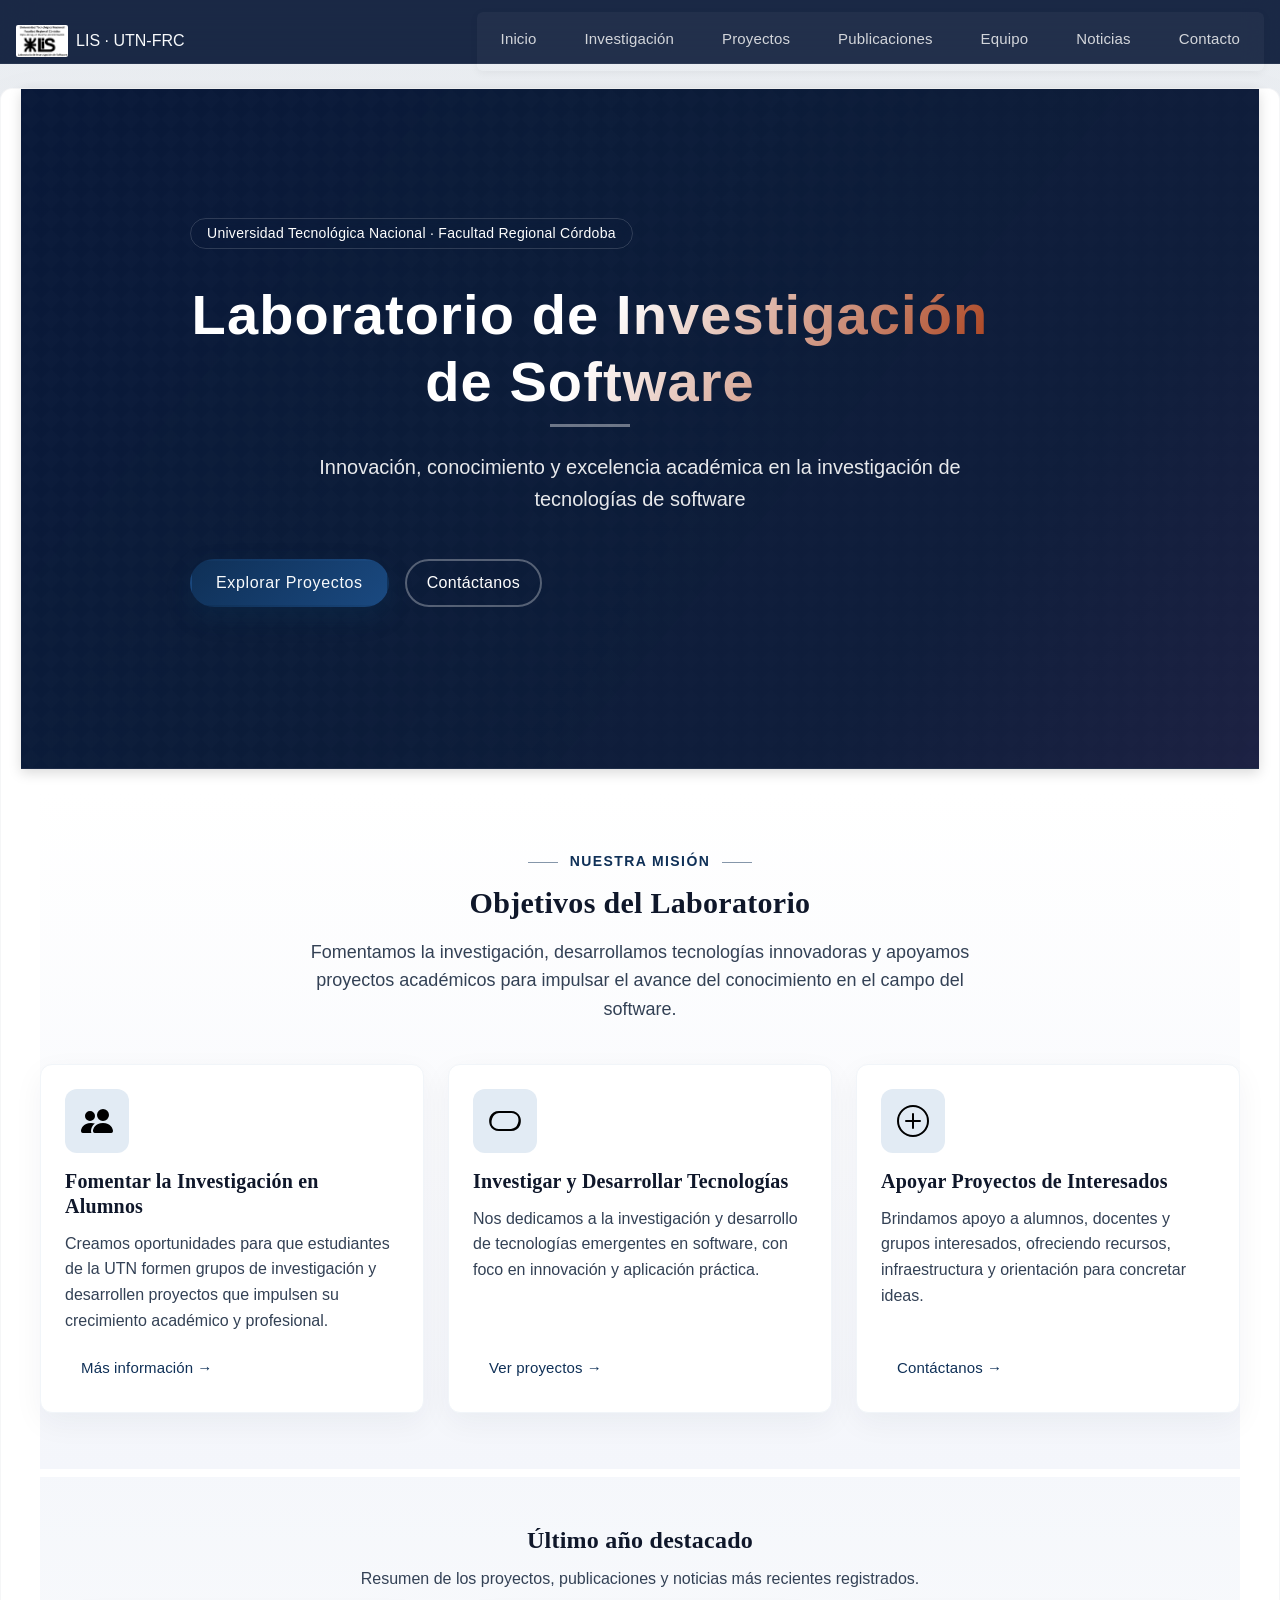
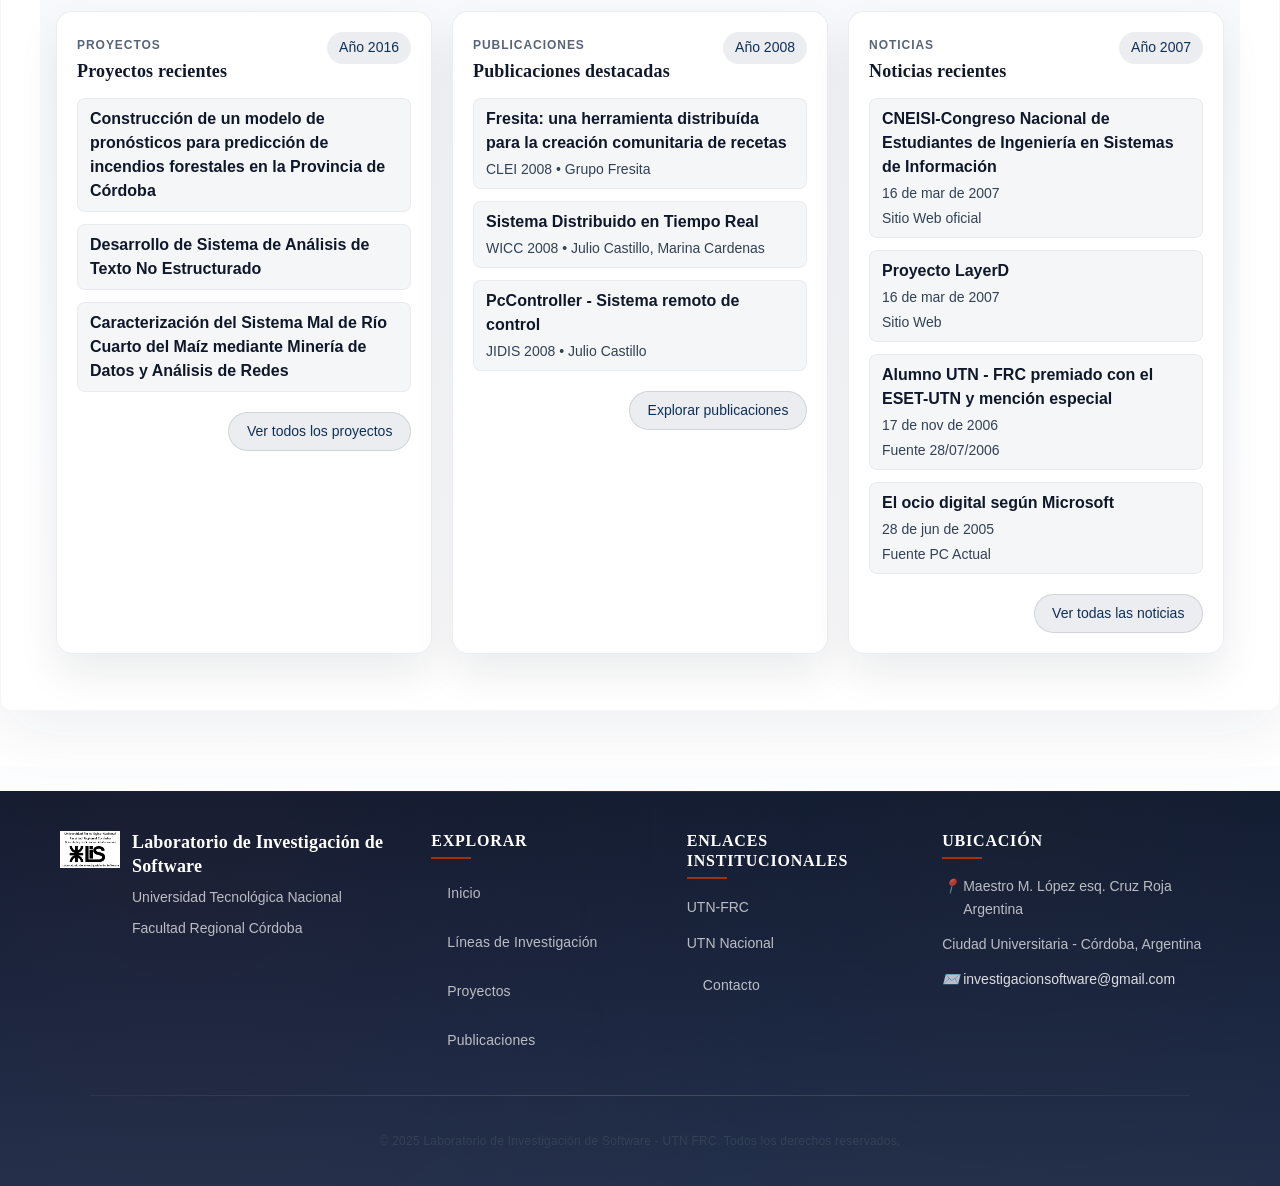
==== template.html @ e6a00227 "Initial commit: LIS home page draft + GitHub Pages deploy workflow - SPA estática (hash routing) con" ====
<!DOCTYPE html>
<html lang="es">
<head>
  <meta charset="utf-8">
  <meta name="viewport" content="width=device-width, initial-scale=1">
  <title id="page-title">LIS - UTN-FRC – Laboratorio de Investigación de Software</title>

  <!-- Basic SEO -->
  <meta name="description" content="Sitio del Laboratorio de Investigación de Software (LIS) de la UTN-FRC. Investigación aplicada, proyectos y publicaciones.">
  <meta name="keywords" content="investigación, software, UTN, FRC, proyectos, publicaciones">
  <meta name="theme-color" content="#0b2b50">

  <!-- Content Security Policy to mitigate XSS -->
  <meta http-equiv="Content-Security-Policy" content="default-src 'self'; script-src 'self'; style-src 'self' 'unsafe-inline'; img-src 'self' data: https:; font-src 'self' https:; connect-src 'self' https:;">

  <!-- CSS -->
  <link rel="stylesheet" href="./css/base.css">
  <link rel="stylesheet" href="./css/layout.css">
  <link rel="stylesheet" href="./css/components.css">
  <link rel="stylesheet" href="./css/pages.css">
  <link rel="stylesheet" href="./css/utilities.css">


  <link rel="icon" href="./favicon.ico" sizes="any">
</head>
<body>
    <noscript>
        <div style="padding:1rem;margin:0;background:#fffbdd;border-bottom:1px solid #f2e085;text-align:center">
        Para una mejor experiencia, habilitá JavaScript. El sitio utiliza navegación SPA.
        </div>
    </noscript>

    <!-- Header with navigation -->
    <header class="header" role="navigation" aria-label="Menú principal">
        <nav class="nav">
            <a class="nav-logo" href="#home" data-page="home">
                <img src="./img/logos/utn-logo.png" alt="Logotipo UTN" width="48" height="48">
                <span>LIS · UTN-FRC</span>
            </a>
            <button class="mobile-menu-toggle" id="mobile-menu-toggle" type="button" aria-label="Mostrar u ocultar menú" aria-expanded="false" aria-controls="primary-navigation">
                <span></span>
                <span></span>
                <span></span>
            </button>
            <div class="nav-menu-wrapper" id="primary-navigation">
                <ul class="nav-menu" aria-hidden="false">
                    <li><a href="#home" class="nav-link" data-page="home">Inicio</a></li>
                    <li><a href="#investigacion" class="nav-link" data-page="investigacion">Investigación</a></li>
                    <li><a href="#proyectos" class="nav-link" data-page="proyectos">Proyectos</a></li>
                    <li><a href="#publicaciones" class="nav-link" data-page="publicaciones">Publicaciones</a></li>
                    <li><a href="#equipo" class="nav-link" data-page="equipo">Equipo</a></li>
                    <li><a href="#noticias" class="nav-link" data-page="noticias">Noticias</a></li>
                    <li><a href="#contactos" class="nav-link" data-page="contactos">Contacto</a></li>
                </ul>
            </div>
        </nav>
    </header>

    <!-- Main content area -->
    <main id="main-content">
        <!-- Content will be loaded dynamically here -->
        <div id="content-container">
            <!-- Loading indicator -->
            <div id="loading" class="loading">
                <div class="loading-spinner"></div>
                <p>Cargando...</p>
            </div>
        </div>
    </main>

    <!-- Footer -->
    <footer class="footer">
        <div class="container">
            <div class="footer-content">
                <div class="footer-section footer-institutional">
                    <img src="./img/logos/utn-logo.png" alt="Logo UTN" class="footer-logo" width="64" height="64">
                    <div class="institution-info">
                        <h3>Laboratorio de Investigación de Software</h3>
                        <p>Universidad Tecnológica Nacional</p>
                        <p>Facultad Regional Córdoba</p>
                    </div>
                </div>
                
                <div class="footer-section">
                    <h4 class="footer-heading">Explorar</h4>
                    <ul class="footer-links">
                        <li><a href="#home" class="nav-link" data-page="home">Inicio</a></li>
                        <li><a href="#investigacion" class="nav-link" data-page="investigacion">Líneas de Investigación</a></li>
                        <li><a href="#proyectos" class="nav-link" data-page="proyectos">Proyectos</a></li>
                        <li><a href="#publicaciones" class="nav-link" data-page="publicaciones">Publicaciones</a></li>
                    </ul>
                </div>
                
                <div class="footer-section">
                    <h4 class="footer-heading">Enlaces Institucionales</h4>
                    <ul class="footer-links">
                        <li><a href="https://www.frc.utn.edu.ar" target="_blank" rel="noopener noreferrer">UTN-FRC</a></li>
                        <li><a href="https://www.utn.edu.ar" target="_blank" rel="noopener noreferrer">UTN Nacional</a></li>
                        <li><a href="#contactos" class="nav-link" data-page="contactos">Contacto</a></li>
                    </ul>
                </div>
                
                <div class="footer-section footer-contact">
                    <h4 class="footer-heading">Ubicación</h4>
                    <address>
                        <p><i class="location-icon"></i> Maestro M. López esq. Cruz Roja Argentina</p>
                        <p>Ciudad Universitaria - Córdoba, Argentina</p>
                        <p><i class="email-icon"></i> <a href="mailto:investigacionsoftware@gmail.com">investigacionsoftware@gmail.com</a></p>
                    </address>
                </div>
            </div>
            
            <div class="footer-separator"></div>
            
            <div class="footer-bottom">
                <p>&copy; 2025 Laboratorio de Investigación de Software - UTN FRC. Todos los derechos reservados.</p>
            </div>
        </div>
    </footer>

  <!-- Scripts (con defer para no bloquear el render) -->

  <script src="./js/main.js" defer></script>
  <script src="./js/router.js" defer></script>

  <!-- Components / light initialization -->
  <script src="./js/components/lazy-load.js" defer></script>
  <script src="./js/components/init.js" defer></script>

  <!-- Page modules (used by the router) -->
  <script src="./js/modules/home-module.js" defer></script>
  <script src="./js/modules/team-module.js" defer></script>
  <script src="./js/modules/news-module.js" defer></script>
  <script src="./js/modules/publications-module.js" defer></script>
  <script src="./js/modules/research-module.js" defer></script>
</body>
</html>
---- css/base.css ----
/* ============================================
    LIS - Base Styles (base.css)
    Fundamental CSS rules including resets, typography, colors, and global utilities
    ============================================ */

/* CSS Custom Properties (Variables) */
:root {
    --primary-color: #0F3057;
    --primary-hover: #1A4980;
    --primary-light: #E2EBF4;
    --color-primary-600: #082542;
    --secondary-color: #4F3222;
    --secondary-hover: #6A4633;
    --accent-color: #A3320B;
    --accent-hover: #BD3D11;

    /* Status Colors */
    --success-color: #15803D;
    --success-light: #DCFCE7;
    --warning-color: #B45309;
    --warning-light: #FEF3C7;
    --danger-color: #B91C1C;
    --danger-light: #FEE2E2;
    --info-color: #0EA5E9;
    --info-light: #E0F2FE;

    /* Neutral Colors */
    --neutral-50: #F8FAFC;
    --neutral-100: #F1F5F9;
    --neutral-200: #E2E8F0;
    --neutral-300: #CBD5E1;
    --neutral-400: #94A3B8;
    --neutral-500: #64748B;
    --neutral-600: #475569;
    --neutral-700: #334155;
    --neutral-800: #1E293B;
    --neutral-900: #0F172A;
    --neutral-950: #0B1120;

    /* Text Colors */
    --text-primary: var(--neutral-900);
    --text-secondary: var(--neutral-700);
    --text-muted: var(--neutral-500);
    --text-light: var(--neutral-100);
    --text-inverse: var(--neutral-50);

    /* Background Colors */
    --bg-white: #FFFFFF;
    --bg-light: #F4F6FB;
    --bg-gray: var(--neutral-100);
    --bg-dark: var(--neutral-950);
    --bg-primary: var(--primary-color);
    --bg-secondary: var(--secondary-color);

    /* Border Colors */
    --border-color: var(--neutral-200);
    --border-light: var(--neutral-100);
    --border-dark: var(--neutral-300);
    --border-focus: var(--primary-color);

    /* Enhanced Spacing System */
    --spacing-px: 1px;
    --spacing-0: 0;
    --spacing-xs: 0.25rem;  
    --spacing-sm: 0.5rem;
    --spacing-md: 0.75rem;
    --spacing-lg: 1rem;
    --spacing-xl: 1.25rem;
    --spacing-2xl: 1.5rem;
    --spacing-3xl: 2rem;
    --spacing-4xl: 2.5rem;
    --spacing-5xl: 3rem;
    --spacing-6xl: 4rem;

    /* Enhanced Font Sizes */
    --font-size-xs: 0.75rem;
    --font-size-sm: 0.875rem;
    --font-size-base: 1rem;
    --font-size-lg: 1.125rem;
    --font-size-xl: 1.25rem;
    --font-size-2xl: 1.5rem;
    --font-size-3xl: 1.875rem;
    --font-size-4xl: 2.25rem;
    --font-size-5xl: 3rem;
    --font-size-6xl: 3.75rem;

    /* Font Weights */
    --font-weight-thin: 100;
    --font-weight-light: 300;
    --font-weight-normal: 400;
    --font-weight-medium: 500;
    --font-weight-semibold: 600;
    --font-weight-bold: 700;
    --font-weight-extrabold: 800;
    --font-weight-black: 900;

    /* Line Heights */
    --line-height-tight: 1.25;
    --line-height-snug: 1.375;
    --line-height-normal: 1.5;
    --line-height-relaxed: 1.625;
    --line-height-loose: 2;

    /* Border Radius */
    --border-radius-none: 0;
    --border-radius-sm: 0.125rem;
    --border-radius-md: 0.375rem;
    --border-radius-lg: 0.5rem;
    --border-radius-xl: 0.75rem;
    --border-radius-2xl: 1rem;   
    --border-radius-3xl: 1.5rem;
    --border-radius-full: 9999px;

    /* Shadows */
    --shadow-none: 0 0 #0000;
    --shadow-xs: 0 1px 2px 0 rgba(0, 0, 0, 0.05);
    --shadow-sm: 0 1px 3px 0 rgba(0, 0, 0, 0.1), 0 1px 2px 0 rgba(0, 0, 0, 0.06);
    --shadow-md: 0 4px 6px -1px rgba(0, 0, 0, 0.1), 0 2px 4px -1px rgba(0, 0, 0, 0.06);
    --shadow-lg: 0 10px 15px -3px rgba(0, 0, 0, 0.1), 0 4px 6px -2px rgba(0, 0, 0, 0.05);
    --shadow-xl: 0 20px 25px -5px rgba(0, 0, 0, 0.1), 0 10px 10px -5px rgba(0, 0, 0, 0.04);
    --shadow-2xl: 0 25px 50px -12px rgba(0, 0, 0, 0.25);

    /* Transitions */
    --transition-fast: 150ms cubic-bezier(0.4, 0, 0.2, 1);
    --transition-normal: 300ms cubic-bezier(0.4, 0, 0.2, 1);
    --transition-slow: 500ms cubic-bezier(0.4, 0, 0.2, 1);

    /* Z-index Scale */
    --z-dropdown: 1000;
    --z-sticky: 1020;
    --z-fixed: 1030;
    --z-modal-backdrop: 1040;
    --z-modal: 1050;
    --z-popover: 1060;
    --z-tooltip: 1070;
    --z-toast: 1080;

    /* Breakpoints */
    --breakpoint-sm: 640px;
    --breakpoint-md: 768px;
    --breakpoint-lg: 1024px;
    --breakpoint-xl: 1280px;
    --breakpoint-2xl: 1536px;
}

/* CSS Reset */
*,
*::before,
*::after {
    box-sizing: border-box;
    margin: 0;
    padding: 0;
}

html {
    font-size: 16px;
    line-height: var(--line-height-normal);
    -webkit-text-size-adjust: 100%;
    -webkit-font-smoothing: antialiased;
    -moz-osx-font-smoothing: grayscale;
}

body {
    font-family: 'Inter', -apple-system, BlinkMacSystemFont, 'Segoe UI', Roboto, sans-serif;
    font-size: var(--font-size-base);
    font-weight: var(--font-weight-normal);
    line-height: var(--line-height-normal);
    color: var(--text-primary);
    background: linear-gradient(180deg, rgba(17,34,64,0.08) 0%, rgba(244,246,251,0.9) 45%, #ffffff 100%);
    overflow-x: hidden;
}


/* Typography */
h1, h2, h3, h4, h5, h6 {
    font-family: 'Merriweather', serif;
    font-weight: var(--font-weight-bold);
    line-height: var(--line-height-tight);
    margin-bottom: var(--spacing-md);
    color: var(--text-primary);
    letter-spacing: 0.01em;
}

h1 { font-size: var(--font-size-3xl); }
h2 { font-size: var(--font-size-2xl); }
h3 { font-size: var(--font-size-xl); }
h4 { font-size: var(--font-size-lg); }

p {
    margin-bottom: var(--spacing-md);
    color: var(--text-secondary);
}

a {
    color: var(--primary-color);
    text-decoration: none;
    transition: color var(--transition-normal);
}

a:hover {
    color: var(--primary-hover);
    text-decoration: underline;
}

/* Lists */
ul, ol {
    margin-bottom: var(--spacing-md);
    padding-left: var(--spacing-xl);
}

li {
    margin-bottom: var(--spacing-xs);
}

/* Images */
img {
    max-width: 100%;
    height: auto;
    display: block;
}

/* Form Elements */
input, textarea, select, button {
    font-family: inherit;
    font-size: inherit;
    line-height: inherit;
}
---- css/layout.css ----
/* ============================================
    LIS - Layout Styles (layout.css)
    Layout styles for the website including:
    - Institutional header and navigation
    - Main content area and containers
    - Institutional footer
    - Generic hero sections
    - Responsive design for tablets and mobile
    ============================================ */

/* ===== Header institucional ===== */
.header {
  background: rgba(15, 30, 60, 0.95);
  backdrop-filter: blur(16px);
  -webkit-backdrop-filter: blur(16px);
  position: fixed;
  inset: 0 0 auto 0;
  width: 100%;
  height: 64px;
  z-index: 1000;
  border-bottom: 1px solid rgba(255,255,255,0.06);
  transition: transform .4s ease, background .3s ease, box-shadow .3s ease;
  box-shadow: none;
}

.header.scrolled {
  background: rgba(10, 23, 47, 0.98);
  box-shadow: 0 4px 20px rgba(0,0,0,0.12);
}

.header.header-hidden { transform: translateY(-100%); }

/* ===== Nav principal ===== */
.nav {
  max-width: var(--container-xl);
  margin: 0 auto;
  display: flex;
  align-items: center;
  justify-content: space-between;
  gap: var(--spacing-lg);
  padding: var(--spacing-md) var(--spacing-lg);
  color: var(--text-inverse);
}

.nav-menu-wrapper {
  display: flex;
  align-items: center;
  justify-content: flex-end;
  flex: 1;
}

.nav-menu-wrapper.is-open { z-index: var(--z-dropdown); }

.nav-logo {
  display: flex;
  align-items: center;
  gap: var(--spacing-sm);
  font: var(--font-weight-bold) var(--font-size-lg) var(--font-family-sans);
  color: var(--text-inverse);
  text-decoration: none;
  flex-shrink: 0;
  position: relative;
  z-index: 1001;
}

.nav-logo img {
  height: 2rem;
  width: auto;
  border-radius: var(--border-radius-sm);
}

.nav-menu {
  display: flex;
  align-items: center;
  gap: var(--spacing-lg);
  list-style: none;
  margin: 0;
  padding: var(--spacing-sm);
  border-radius: var(--border-radius-md);
  background: rgba(255,255,255,0.03);
  box-shadow: 0 2px 8px rgba(0,0,0,0.05);
}

.nav-menu li { position: relative; }

.nav-link {
  color: rgba(255,255,255,0.80);
  font-weight: var(--font-weight-medium);
  text-decoration: none;
  padding: var(--spacing-sm) var(--spacing-lg);
  border-radius: var(--border-radius-md);
  transition: color .3s ease, background .3s ease, transform .2s ease;
  display: inline-block;
  letter-spacing: .01em;
  font-size: .9375rem;
  position: relative;
}

.nav-link::after {
  content: "";
  position: absolute;
  left: 50%;
  bottom: 0;
  height: 2px;
  width: 0;
  background: rgba(255,255,255,0.6);
  transform: translateX(-50%);
  opacity: 0;
  transition: width .3s cubic-bezier(.25,1,.5,1), opacity .2s ease;
}

.nav-link:hover {
  color: #fff;
  background: rgba(255,255,255,0.08);
  transform: translateY(-2px);
}

.nav-link:hover::after { width: 60%; opacity: 1; }

.nav-link.active {
  color: #fff;
  background: rgba(255,255,255,0.12);
  box-shadow: 0 2px 8px rgba(0,0,0,0.15);
  font-weight: var(--font-weight-semibold);
}

.nav-link.active::after { width: 60%; opacity: 1; }

/* ===== Dropdown ===== */
.dropdown { position: relative; }
.dropdown-toggle { display: flex; align-items: center; gap: var(--spacing-xs); cursor: pointer; }
.dropdown-arrow { font-size: var(--font-size-xs); margin-left: var(--spacing-xs); transition: transform var(--transition-fast); }
.dropdown:hover .dropdown-arrow { transform: rotate(180deg); }

.dropdown-menu {
  position: absolute;
  top: 100%;
  left: 0;
  min-width: 220px;
  background: var(--bg-white);
  border: 1px solid var(--border-light);
  border-radius: var(--border-radius-md);
  box-shadow: var(--shadow-lg);
  opacity: 0;
  visibility: hidden;
  transform: translateY(-10px);
  transition: all var(--transition-normal);
  z-index: var(--z-dropdown);
  overflow: hidden;
}

.dropdown:hover .dropdown-menu {
  opacity: 1; visibility: visible; transform: translateY(0);
}

.dropdown-menu li { border-bottom: 1px solid var(--border-light); }
.dropdown-menu li:last-child { border-bottom: none; }

.dropdown-menu a {
  display: block;
  padding: var(--spacing-md);
  color: var(--text-secondary);
  text-decoration: none;
  transition: all var(--transition-fast);
  font-weight: var(--font-weight-normal);
}

.dropdown-menu a:hover {
  background: var(--neutral-50);
  color: var(--text-primary);
  padding-left: var(--spacing-lg);
}

/* ===== Mobile Toggle ===== */
.mobile-menu-toggle {
  display: none;
  position: absolute;
  top: 50%;
  right: var(--spacing-md);
  transform: translateY(-50%);
  padding: var(--spacing-sm);
  border: 0;
  background: none;
  cursor: pointer;
  border-radius: var(--border-radius-sm);
  z-index: 1001;
  /* Add display flex and flex-direction to align spans */
  flex-direction: column;
  gap: 6px;
  width: 38px;
  height: 38px;
  justify-content: center;
  align-items: center;
}

.mobile-menu-toggle:hover { background: rgba(255,255,255,0.10); }

.mobile-menu-toggle span {
  display: block;
  width: 22px;
  height: 2px;
  background: var(--text-inverse);
  transition: all var(--transition-fast);
  transform-origin: center;
  /* Remove position: relative that might be causing problems */
}

/* Add transition for the effect when the menu is open */
.mobile-menu-toggle.is-open span:nth-child(1) {
  transform: translateY(4px) rotate(45deg);
}

.mobile-menu-toggle.is-open span:nth-child(2) {
  opacity: 0;
}

.mobile-menu-toggle.is-open span:nth-child(3) {
  transform: translateY(-4px) rotate(-45deg);
}

/* Lenguaje (sobrio) */
#lang-toggle {
  background: rgba(255,255,255,0.12);
  color: #fff;
  border: 1px solid rgba(255,255,255,0.2);
  padding: var(--spacing-xs) var(--spacing-sm);
  border-radius: var(--border-radius-md);
  cursor: pointer;
  font-weight: var(--font-weight-medium);
  transition: all var(--transition-normal);
}
#lang-toggle:hover { background: rgba(255,255,255,0.18); border-color: rgba(255,255,255,0.3); }

/* ===== Main ===== */
#main-content {
  min-height: calc(100vh - 200px);
  padding: var(--spacing-2xl) 0;
  padding-top: 64px; /* espacio header fijo */
  background: linear-gradient(180deg, rgba(226,235,244,0.25) 0%, rgba(240,242,245,0.98) 60%, #fff 100%);
  position: relative;
  z-index: 1;
}

#content-container {
  max-width: var(--container-xl);
  margin: var(--spacing-2xl) auto var(--spacing-3xl);
  padding: 0 var(--spacing-xl);
  transition: opacity var(--transition-normal);
  background: rgba(255,255,255,0.96);
  box-shadow: 0 24px 60px rgba(15,30,60,0.06);
  border-radius: var(--border-radius-xl);
  border: 1px solid rgba(15,30,60,0.04);
}

/* Loading */
.loading {
  display: flex; flex-direction: column; align-items: center; justify-content: center;
  padding: var(--spacing-xxl); text-align: center;
}
.loading-spinner {
  width: 40px; height: 40px;
  border: 4px solid var(--border-light);
  border-top: 4px solid var(--primary-color);
  border-radius: var(--border-radius-full);
  animation: spin 1s linear infinite;
  margin-bottom: var(--spacing-md);
}
@keyframes spin { to { transform: rotate(360deg); } }

/* ===== Footer institucional ===== */
.footer {
  background: linear-gradient(180deg, rgba(10,23,47,0.98) 0%, rgba(15,30,60,0.96) 60%, rgba(20,35,65,0.94) 100%);
  color: #fff;
  padding: var(--spacing-3xl) 0 var(--spacing-lg);
  margin-top: var(--spacing-2xl);
  position: relative;
  overflow: hidden;
  font-family: var(--font-family-sans);
}
.footer::before {
  content: "";
  position: absolute; inset: 0;
  background:
    radial-gradient(circle at 15% 15%, rgba(163,50,11,0.12) 0%, rgba(163,50,11,0) 55%),
    radial-gradient(circle at 80% 10%, rgba(79,50,34,0.20) 0%, rgba(79,50,34,0) 60%);
  opacity: .6;
}
.footer::after {
  content: "";
  position: absolute; top: 0; left: 0; right: 0; height: 1px;
  background: linear-gradient(90deg, transparent, rgba(163,50,11,0.5), transparent);
  opacity: .65;
}
.footer > * { position: relative; z-index: 1; }

.footer-content {
  max-width: 1200px; margin: 0 auto; padding: 0 var(--spacing-xl);
  display: grid; grid-template-columns: 1.5fr 1fr 1fr 1.2fr; gap: var(--spacing-2xl);
}

.footer-institutional { display: flex; align-items: flex-start; gap: var(--spacing-md); }
.footer-logo { width: 60px; height: auto; filter: brightness(1.1); }

.institution-info h3 {
  font-size: var(--font-size-lg);
  margin-bottom: var(--spacing-sm);
  color: #fff;
  font-weight: var(--font-weight-semibold);
  line-height: 1.3;
  letter-spacing: .01em;
}

.footer-heading {
  color: #fff; font-size: var(--font-size-base);
  margin-bottom: var(--spacing-lg);
  font-weight: var(--font-weight-semibold);
  text-transform: uppercase;
  letter-spacing: .05em;
  position: relative; padding-bottom: var(--spacing-sm);
}
.footer-heading::after {
  content: ""; position: absolute; bottom: 0; left: 0;
  width: 40px; height: 2px; background: var(--accent-color);
}

.footer-section p {
  color: rgba(255,255,255,0.7);
  margin-bottom: var(--spacing-sm);
  line-height: var(--line-height-relaxed);
  font-size: var(--font-size-sm);
}

.footer-links { list-style: none; padding: 0; }
.footer-links li { margin-bottom: var(--spacing-md); }
.footer-links a {
  color: rgba(255,255,255,0.7);
  text-decoration: none;
  font-size: var(--font-size-sm);
  display: inline-block;
  position: relative;
  transition: color var(--transition-normal);
}
.footer-links a::after {
  content: ""; position: absolute; left: 0; bottom: -2px; height: 1px; width: 0;
  background: #fff; transition: width .3s ease;
}
.footer-links a:hover { color: #fff; }
.footer-links a:hover::after { width: 100%; }

.footer-contact address {
  font-style: normal;
  color: rgba(255,255,255,0.7);
  font-size: var(--font-size-sm);
  line-height: var(--line-height-relaxed);
}
.footer-contact address p { margin-bottom: var(--spacing-md); display: flex; align-items: flex-start; }
.footer-contact a { color: rgba(255,255,255,0.85); text-decoration: none; transition: color .3s ease; }
.footer-contact a:hover { color: #fff; text-decoration: underline; }
.location-icon::before { content: "📍"; margin-right: var(--spacing-xs); }
.email-icon::before { content: "✉️"; margin-right: var(--spacing-xs); }

.footer-separator {
  height: 1px;
  background: linear-gradient(90deg, rgba(255,255,255,0.05), rgba(255,255,255,0.15), rgba(255,255,255,0.05));
  margin: var(--spacing-2xl) auto;
  max-width: 1100px;
}
.footer-bottom {
  text-align: center;
  padding-top: var(--spacing-md);
  color: rgba(255,255,255,0.5);
  font-size: var(--font-size-xs);
  letter-spacing: .02em;
}

/* ===== Generic Hero ===== */
.hero-section {
  text-align: center;
  padding: var(--spacing-3xl) var(--spacing-xl);
  background: linear-gradient(130deg, rgba(10,25,55,0.98) 0%, rgba(15,30,60,0.95) 75%, rgba(30,35,70,0.92) 100%);
  color: #fff;
  margin-bottom: var(--spacing-2xl);
  position: relative; overflow: hidden;
  box-shadow: 0 4px 12px rgba(0,0,0,0.15);
  border-bottom: 1px solid rgba(255,255,255,0.07);
}
.hero-section::before {
  content: "";
  position: absolute; inset: 0;
  background:
    url('data:image/svg+xml,<svg width="20" height="20" xmlns="http://www.w3.org/2000/svg"><rect width="20" height="20" fill="none"/><path d="M10,0 L20,10 L10,20 L0,10 Z" fill="rgba(255,255,255,0.03)"/></svg>'),
    linear-gradient(120deg, rgba(0,40,95,0.2) 0%, rgba(0,0,0,0) 60%);
  opacity: .25;
}
.hero-section > * { position: relative; z-index: 1; }
.hero-section h1 {
  font-family: var(--font-serif);
  color: #fff;
  font-size: var(--font-size-3xl);
  margin-bottom: var(--spacing-lg);
  letter-spacing: .02em;
  display: inline-block; position: relative;
}
.hero-section h1::after {
  content: ""; position: absolute; left: 50%; bottom: -12px;
  width: 80px; height: 3px; background: rgba(255,255,255,0.4);
  transform: translateX(-50%);
}
.hero-subtitle, .hero-description {
  font-size: var(--font-size-lg);
  font-weight: var(--font-weight-light);
  opacity: .85;
  max-width: 720px; margin: 0 auto;
  line-height: 1.6;
}

/* ===== Sections & Containers ===== */
.content-section {
  max-width: 1200px;
  margin: .5rem auto;
  padding: 0 var(--spacing-lg);
}
.container {
  width: 100%;
  max-width: var(--container-lg);
  margin: 0 auto;
  padding: .5rem 0;
}
.container-sm { max-width: var(--container-sm); }
.container-md { max-width: var(--container-md); }
.container-lg { max-width: var(--container-lg); }
.container-xl { max-width: var(--container-xl); }
.container-2xl { max-width: var(--container-2xl); }
.container-fluid { width: 100%; padding: 0 var(--spacing-lg); }

/* ===== Responsivo medio (footer) ===== */
@media (max-width: 1100px) and (min-width: 769px) {
  .footer-content {
    grid-template-columns: repeat(2,1fr);
    gap: var(--spacing-xl);
  }
  .footer-institutional {
    grid-column: span 2;
    align-items: center; justify-content: center;
    margin-bottom: var(--spacing-xl);
    padding-bottom: var(--spacing-lg);
    border-bottom: 1px solid rgba(255,255,255,0.1);
  }
  .footer-logo { width: 52px; margin-right: var(--spacing-md); }
}

/* ===== Mobile ===== */
@media (max-width: 768px) {
  .nav {
    flex-wrap: nowrap;
    gap: var(--spacing-md);
    padding: var(--spacing-md);
    height: 64px;
    position: relative;
  }

  .mobile-menu-toggle { display: flex; }

  .nav-menu-wrapper {
    position: fixed;
    top: 64px;
    right: -280px;
    width: 260px;
    height: calc(100vh - 64px);
    background: rgba(15,30,60,0.96);
    transition: right .3s ease, top .4s ease;
    z-index: 990;
    box-shadow: -2px 0 15px rgba(0,0,0,0.15);
    border-left: 1px solid rgba(255,255,255,0.05);
    padding-top: 10px;
    overflow-y: auto;
    border-radius: 0 0 0 8px;
  }
  .header .nav-menu-wrapper.is-open { top: 64px; }
  .nav-menu-wrapper.is-open { right: 0; }

  /* No overlay (allow interaction with content) */
  body::before { content: none; }

  .nav-menu {
    flex-direction: column;
    gap: var(--spacing-sm);
    width: 100%;
    padding: var(--spacing-md);
    background: transparent;
    box-shadow: none;
    border-radius: 0;
  }
  .nav-menu::before {
    content: "Navegación";
    display: block;
    color: rgba(255,255,255,0.5);
    font-size: .75rem;
    text-transform: uppercase;
    letter-spacing: .05em;
    margin-bottom: var(--spacing-md);
    padding-bottom: var(--spacing-xs);
    border-bottom: 1px solid rgba(255,255,255,0.1);
  }

  .nav-menu li { width: 100%; margin-bottom: var(--spacing-sm); }
  .nav-link {
    display: block; width: 100%; text-align: left;
    padding: var(--spacing-md) var(--spacing-lg);
    color: rgba(255,255,255,0.8);
    border-left: 3px solid transparent;
    border-radius: 0;
    font-size: 15px;
  }
  .nav-link::after { display: none; }
  .nav-link:hover,
  .nav-link.active {
    background: rgba(255,255,255,0.04);
    color: #fff;
    border-left-color: var(--accent-color);
    padding-left: calc(var(--spacing-lg) + 3px);
  }

  #main-content { padding: var(--spacing-lg) 0; }
  #content-container {
    padding: 0 var(--spacing-md);
    margin: var(--spacing-xl) auto var(--spacing-2xl);
    border-radius: var(--border-radius-xl);
  }

  .dropdown-menu {
    position: static; opacity: 1; visibility: visible; transform: none;
    box-shadow: none; border: none; background: transparent;
    margin-top: var(--spacing-sm); padding-left: var(--spacing-lg);
  }
  .dropdown-menu li { border: none; }
  .dropdown-menu a { padding: var(--spacing-sm) var(--spacing-md); text-align: left; }

  .footer-content {
    grid-template-columns: 1fr;
    gap: var(--spacing-xl);
    text-align: left;
    padding: 0 var(--spacing-lg);
  }
  .footer-institutional {
    flex-direction: column; align-items: center; text-align: center;
    margin-bottom: var(--spacing-xl); padding-bottom: var(--spacing-xl);
    border-bottom: 1px solid rgba(255,255,255,0.1);
  }
  .footer-logo { width: 56px; margin-bottom: var(--spacing-md); }
  .footer-heading { margin-top: var(--spacing-lg); margin-bottom: var(--spacing-md); }
  .footer-heading::after { left: 50%; transform: translateX(-50%); width: 40px; }
  .footer-section { margin-bottom: var(--spacing-xl); }

  .hero-section { padding: var(--spacing-xl) var(--spacing-md); }
  .hero-section h1 { font-size: var(--font-size-3xl); }
  .hero-subtitle { font-size: var(--font-size-lg); }

  .grid-2, .grid-3, .grid-4 { grid-template-columns: 1fr; gap: var(--spacing-md); }
  .container { padding: 0 var(--spacing-md); }
}

@media (max-width: 480px) {
  .nav { padding: var(--spacing-sm); }
  .mobile-menu-toggle span { width: 20px; }

  .footer-links { display: flex; flex-direction: column; align-items: center; }
  .footer-links li { margin-bottom: var(--spacing-sm); }
  .footer-links a { padding: var(--spacing-xs) var(--spacing-sm); }

  .footer-contact { display: flex; flex-direction: column; align-items: center; }
  .footer-contact address p { justify-content: center; }

  #content-container {
    padding: 0 var(--spacing-sm);
    margin: var(--spacing-lg) auto var(--spacing-xl);
    border-radius: var(--border-radius-lg);
  }
  .hero-section { padding: var(--spacing-lg) var(--spacing-sm); }
  .hero-section h1 { font-size: var(--font-size-2xl); }
  .hero-subtitle { font-size: var(--font-size-base); }

  .footer { padding: var(--spacing-2xl) 0 var(--spacing-lg); }
  .footer-bottom {
    padding: var(--spacing-md) var(--spacing-lg);
    font-size: .7rem; letter-spacing: .01em; line-height: 1.6;
  }
  .footer-separator { margin: var(--spacing-xl) auto; }
  .footer-contact address { max-width: 300px; margin: 0 auto; }
}

/* ===== Accesibilidad: menos movimiento ===== */
@media (prefers-reduced-motion: reduce) {
  * { transition: none !important; animation: none !important; }
}
---- css/components.css ----
/* ============================================
    LIS - Component Styles (components.css)
    Reusable UI components including:
    - Enhanced buttons and button variants
    - Loading indicators
    - Reusable filter components
    ============================================ */

/* Enhanced Buttons */
.btn {
    display: inline-flex;
    align-items: center;
    justify-content: center;
    gap: var(--spacing-sm);
    padding: calc(var(--spacing-sm) + 2px) var(--spacing-xl);
    border: 2px solid transparent;
    border-radius: var(--border-radius-full);
    font-family: inherit;
    font-size: var(--font-size-base);
    font-weight: var(--font-weight-medium);
    line-height: var(--line-height-tight);
    text-align: center;
    text-decoration: none;
    cursor: pointer;
    transition: all var(--transition-fast);
    position: relative;
    overflow: hidden;
    user-select: none;
    letter-spacing: 0.02em;
}

.btn:disabled {
    opacity: 0.6;
    cursor: not-allowed;
    pointer-events: none;
}

.btn::before {
    content: '';
    position: absolute;
    top: 50%;
    left: 50%;
    width: 0;
    height: 0;
    background: rgba(255, 255, 255, 0.2);
    border-radius: 50%;
    transform: translate(-50%, -50%);
    transition: width var(--transition-normal), height var(--transition-normal);
}

.btn:active::before {
    width: 300px;
    height: 300px;
}

/* Button Variants */
.btn-primary {
    background: linear-gradient(135deg, var(--primary-color), var(--primary-hover));
    color: var(--text-inverse);
    border-color: transparent;
    box-shadow: 0 10px 25px rgba(11, 60, 93, 0.25);
    padding: var(--spacing-md) var(--spacing-2xl);
    font-weight: var(--font-weight-medium);
    letter-spacing: 0.04em;
}

.btn-primary:hover {
    background: linear-gradient(135deg, var(--primary-hover), var(--primary-color));
    border-color: transparent;
    transform: translateY(-2px) scale(1.05);
    box-shadow: 0 15px 30px rgba(11, 60, 93, 0.35);
}

.btn-outline-light {
    background: transparent;
    color: var(--text-inverse);
    border: 2px solid rgba(255, 255, 255, 0.3);
    backdrop-filter: blur(8px);
    -webkit-backdrop-filter: blur(8px);
}

.btn-outline-light:hover {
    background: rgba(255, 255, 255, 0.1);
    border-color: rgba(255, 255, 255, 0.5);
    transform: translateY(-2px);
    box-shadow: 0 10px 25px rgba(0, 0, 0, 0.1);
}

/* Loading */
.loading {
    position: fixed;
    top: 0;
    left: 0;
    width: 100%;
    height: 100%;
    background: rgba(255, 255, 255, 0.9);
    display: flex;
    align-items: center;
    justify-content: center;
    z-index: 9999;
}

.loading-spinner {
    width: 3rem;
    height: 3rem;
    border: 4px solid var(--neutral-200);
    border-top: 4px solid var(--primary-color);
    border-radius: 50%;
    animation: spin 1s linear infinite;
}

@keyframes spin {
    0% { transform: rotate(0deg); }
    100% { transform: rotate(360deg); }
}

/* Reusable Filter Components */
.filter-tabs {
    display: flex;
    gap: var(--spacing-sm);
    margin-bottom: var(--spacing-lg);
    flex-wrap: wrap;
    justify-content: center;
}

.filter-tab {
    background: var(--bg-white);
    border: 2px solid var(--primary-color);
    color: var(--primary-color);
    padding: var(--spacing-sm) var(--spacing-lg);
    border-radius: 25px;
    cursor: pointer;
    transition: all var(--transition-normal);
    font-weight: var(--font-weight-medium);
    font-size: var(--font-size-sm);
}
---- css/pages.css ----
/* ============================================
    LIS - Page Styles (pages.css)
    Page-specific styles for shared elements including:
    - Hero sections and animations
    - Project, publication, and staff pages
    - News, events, and contact pages
    - Responsive design improvements
    ============================================ */

/* Enhanced Modern Hero Section */
.hero-section {
    position: relative;
    min-height: 680px;
    display: flex;
    align-items: center;
    padding: var(--spacing-6xl) 0;
    margin-top: 0; /* We're using padding-top on #main-content instead */
    color: white;
    overflow: hidden;
    background-color: var(--bg-dark);
}

.hero-background {
    position: absolute;
    top: 0;
    left: 0;
    width: 100%;
    height: 100%;
    background: 
        linear-gradient(135deg, rgba(11, 60, 93, 0.97) 0%, rgba(15, 23, 42, 0.95) 100%);
    background-size: cover;
    z-index: -1;
    opacity: 0.85;
}

.hero-content {
    max-width: 900px;
    margin: 0 auto;
    padding: var(--spacing-xl) 0;
    display: flex;
    flex-direction: column;
    align-items: flex-start;
    gap: var(--spacing-xl);
    position: relative;
    z-index: 2;
}

.hero-badge {
    background: rgba(255, 255, 255, 0);
    color: #ffffff;
    border: 1px solid rgba(255, 255, 255, 0.15);
    padding: var(--spacing-xs) var(--spacing-lg);
    border-radius: var(--border-radius-full);
    font-size: var(--font-size-sm);
    font-weight: var(--font-weight-medium);
    letter-spacing: 0.02em;
    margin-bottom: var(--spacing-md);
    backdrop-filter: blur(10px);
    animation: fadeInUp 1s ease-out;
}

.hero-section h1 {
    font-size: clamp(2.5rem, 5vw, 3.5rem);
    line-height: 1.2;
    font-weight: var(--font-weight-bold);
    margin-bottom: var(--spacing-lg);
    max-width: 800px;
    background: linear-gradient(120deg, #ffffff 50%, var(--accent-color) 100%);
    -webkit-background-clip: text;
    background-clip: text;
    -webkit-text-fill-color: transparent;
    animation: fadeInUp 1.2s ease-out 0.2s both;
}

.hero-description {
    font-size: clamp(var(--font-size-lg), 2vw, var(--font-size-xl));
    color: rgba(255, 255, 255, 0.9);
    max-width: 720px;
    line-height: 1.6;
    margin-bottom: var(--spacing-2xl);
    animation: fadeInUp 1.3s ease-out 0.4s both;
}

.hero-actions {
    display: flex;
    gap: var(--spacing-lg);
    margin-bottom: var(--spacing-3xl);
    animation: fadeInUp 1.4s ease-out 0.6s both;
}

.btn-outline-light {
    background: transparent;
    color: white;
    border: 2px solid rgba(255, 255, 255, 0.3);
}

.btn-outline-light:hover {
    background: rgba(255, 255, 255, 0.1);
    border-color: rgba(255, 255, 255, 0.5);
    transform: translateY(-2px);
}


/* Animation Keyframes */
@keyframes fadeInUp {
    from {
        opacity: 0;
        transform: translateY(20px);
    }
    to {
        opacity: 1;
        transform: translateY(0);
    }
}

/* Project: specific improvements for the projects page */
.hero-subtitle {
    font-size: var(--font-size-lg);
    color: rgba(255,255,255,0.92);
    max-width: 880px;
    line-height: 1.6;
    margin-bottom: var(--spacing-xl);
}

/* Select con flecha personalizada */
.select-container {
    position: relative;
    display: inline-block;
}

.select-container select {
    appearance: none;
    -webkit-appearance: none;
    -moz-appearance: none;
    padding: 0.6rem 2.4rem 0.6rem 0.9rem;
    border-radius: var(--border-radius-md);
    border: 1px solid rgba(15,23,42,0.08);
    background: linear-gradient(180deg, #fff, #fbfdff);
    font-size: var(--font-size-base);
    color: var(--text-primary);
    min-width: 220px;
    box-shadow: 0 6px 18px rgba(15,23,42,0.04);
}

.select-container .select-arrow {
    position: absolute;
    right: 0.8rem;
    top: 50%;
    transform: translateY(-50%);
    font-size: 1.1rem;
    color: var(--text-muted);
    pointer-events: none;
}

.select-container select:focus {
    outline: none;
    border-color: var(--primary-color);
    box-shadow: 0 6px 22px rgba(11,60,93,0.08);
}

/* Refinamiento de tarjetas de proyecto (coherente con card system) */
.project-card {
    background: linear-gradient(180deg, var(--bg-white) 0%, #fbfbfe 100%);
    border-radius: var(--border-radius-xl);
    overflow: hidden;
    box-shadow: 0 10px 30px rgba(11,37,64,0.06);
    transition: transform var(--transition-normal), box-shadow var(--transition-normal), border-color var(--transition-normal);
    border: 1px solid rgba(17,34,64,0.04);
}

.project-card .project-card-header {
    background: transparent;
    padding: var(--spacing-lg);
}

.project-card-title {
    color: var(--text-primary);
    font-size: var(--font-size-lg);
    margin: 0;
}

.project-abstract {
    color: var(--text-secondary);
    margin-bottom: var(--spacing-md);
}

.projects-grid .project-card:hover {
    transform: translateY(-8px);
    box-shadow: 0 28px 60px rgba(11,37,64,0.12);
    border-color: rgba(17,34,64,0.12);
}

.section-header {
    text-align: center;
    max-width: 800px;
    margin: 0 auto var(--spacing-4xl);
}

.section-kicker {
    display: inline-block;
    font-size: var(--font-size-sm);
    font-weight: var(--font-weight-semibold);
    color: var(--primary-color);
    text-transform: uppercase;
    letter-spacing: 0.1em;
    margin-bottom: var(--spacing-md);
    position: relative;
}

.section-kicker::before,
.section-kicker::after {
    content: '';
    display: inline-block;
    height: 1px;
    width: 30px;
    background-color: var(--primary-color);
    opacity: 0.5;
    vertical-align: middle;
}

.section-kicker::before {
    margin-right: var(--spacing-md);
}

.section-kicker::after {
    margin-left: var(--spacing-md);
}

.section-header h2 {
    font-size: var(--font-size-3xl);
    margin-bottom: var(--spacing-lg);
    color: var(--text-primary);
}

.section-lead {
    font-size: var(--font-size-lg);
    color: var(--text-secondary);
    line-height: 1.6;
    max-width: 700px;
    margin: 0 auto;
}

.mission-section {
    padding: var(--spacing-5xl) 0;
    background: linear-gradient(to bottom, var(--bg-white) 0%, var(--bg-light) 100%);
}

.research-areas {
    display: grid;
    grid-template-columns: repeat(auto-fit, minmax(300px, 1fr));
    gap: var(--spacing-2xl);
    margin-top: var(--spacing-4xl);
}

.research-area {
    text-align: left;
    padding: var(--spacing-2xl);
    background: var(--bg-white);
    border-radius: var(--border-radius-xl);
    box-shadow: 0 10px 30px rgba(17, 34, 64, 0.05);
    transition: all 0.3s ease;
    border: 1px solid var(--border-light);
    display: flex;
    flex-direction: column;
}

.research-area:hover {
    transform: translateY(-5px);
    box-shadow: 0 15px 35px rgba(17, 34, 64, 0.08);
}

.research-icon {
    display: inline-flex;
    align-items: center;
    justify-content: center;
    width: 64px;
    height: 64px;
    background: var(--primary-light);
    border-radius: var(--border-radius-xl);
    margin-bottom: var(--spacing-lg);
    color: var(--primary-color);
}

.research-area h3 {
    font-size: var(--font-size-xl);
    margin-bottom: var(--spacing-md);
    color: var(--text-primary);
    font-weight: var(--font-weight-bold);
}

.research-area p {
    color: var(--text-secondary);
    line-height: 1.6;
    margin-bottom: var(--spacing-lg);
    flex-grow: 1;
}

.research-link {
    display: inline-flex;
    align-items: center;
    color: var(--primary-color);
    font-weight: var(--font-weight-medium);
    text-decoration: none;
    margin-top: auto;
    transition: all 0.2s ease;
}

.research-link span {
    margin-left: var(--spacing-xs);
    transition: transform 0.2s ease;
}

.research-link:hover {
    color: var(--primary-hover);
}

.research-link:hover span {
    transform: translateX(5px);
}






.stat-item:hover {
    transform: translateY(-6px);
    box-shadow: 0 24px 60px rgba(15, 23, 42, 0.12);
}



/* Enhanced Projects Page */
.projects-grid {
    display: grid;
    grid-template-columns: repeat(auto-fit, minmax(360px, 1fr));
    gap: var(--spacing-2xl);
    padding: var(--spacing-3xl) var(--spacing-lg);
    margin: var(--spacing-xl) 0;
}

.project-card {
    background: var(--bg-white);
    border-radius: var(--border-radius-xl);
    overflow: hidden;
    box-shadow: 0 8px 25px rgba(15, 23, 42, 0.06);
    transition: all var(--transition-normal);
    border: 1px solid rgba(0, 0, 0, 0.05);
    position: relative;
    margin-bottom: var(--spacing-lg);
}

.project-card:hover {
    transform: translateY(-6px);
    box-shadow: 0 20px 40px rgba(15, 23, 42, 0.12);
    border-color: rgba(17, 34, 64, 0.12);
}


.project-image::before {
    content: '';
    position: absolute;
    top: -50%;
    left: -50%;
    width: 200%;
    height: 200%;
    background: radial-gradient(circle, rgba(255,255,255,0.18) 0%, transparent 70%);
    animation: pulse 3s ease-in-out infinite;
}

@keyframes pulse {
    0%, 100% { transform: scale(1); }
    50% { transform: scale(1.1); }
}




.home-latest {
    padding-top: var(--spacing-4xl);
    padding-bottom: var(--spacing-4xl);
    background: linear-gradient(180deg, rgba(227,233,244,0.35) 0%, rgba(255,255,255,0.95) 100%);
}

.home-latest-grid {
    display: grid;
    grid-template-columns: repeat(auto-fit, minmax(280px, 1fr));
    gap: var(--spacing-xl);
}

.home-latest-card {
    background: rgba(255, 255, 255, 0.98);
    border-radius: var(--border-radius-2xl);
    border: 1px solid rgba(17, 34, 64, 0.08);
    box-shadow: 0 20px 40px rgba(15, 23, 42, 0.08);
    padding: var(--spacing-xl);
    display: flex;
    flex-direction: column;
    gap: var(--spacing-lg);
    transition: transform var(--transition-normal), box-shadow var(--transition-normal);
}

.home-latest-card:hover {
    transform: translateY(-6px);
    box-shadow: 0 30px 60px rgba(15, 23, 42, 0.12);
}

.home-latest-card__header {
    display: flex;
    justify-content: space-between;
    align-items: flex-start;
    gap: var(--spacing-md);
}

.home-latest-kicker {
    display: inline-block;
    font-size: var(--font-size-xs);
    font-weight: var(--font-weight-semibold);
    letter-spacing: 0.08em;
    text-transform: uppercase;
    color: rgba(17, 34, 64, 0.7);
}

.home-latest-card h3 {
    font-size: var(--font-size-lg);
    margin: var(--spacing-xs) 0 0;
    color: var(--text-primary);
}

.home-latest-year {
    display: inline-flex;
    align-items: center;
    padding: 0.35rem 0.75rem;
    background: rgba(17, 34, 64, 0.08);
    border-radius: var(--border-radius-full);
    font-size: var(--font-size-sm);
    font-weight: var(--font-weight-medium);
    color: var(--primary-color);
    white-space: nowrap;
}

.home-latest-card__body {
    display: flex;
    flex-direction: column;
    gap: var(--spacing-sm);
}

.home-latest-list {
    display: flex;
    flex-direction: column;
    gap: var(--spacing-sm);
    list-style: none;
    padding: 0;
    margin: 0;
}

.home-latest-list li {
    display: flex;
    flex-direction: column;
    gap: var(--spacing-xs);
    padding: var(--spacing-sm) var(--spacing-md);
    border-radius: var(--border-radius-lg);
    background: rgba(17, 34, 64, 0.04);
    border: 1px solid rgba(17, 34, 64, 0.05);
}

.home-latest-item-title {
    font-weight: var(--font-weight-semibold);
    color: var(--text-primary);
}

.home-latest-item-meta {
    font-size: var(--font-size-sm);
    color: var(--text-secondary);
}

.home-latest-placeholder {
    margin: 0;
    color: var(--text-muted);
    font-size: var(--font-size-sm);
}

.home-latest-card__footer {
    display: flex;
    justify-content: flex-end;
}

.home-latest-link {
    background: rgba(17, 34, 64, 0.08);
    border: 1px solid rgba(17, 34, 64, 0.12);
    color: var(--primary-color);
    padding: 0.5rem 1.1rem;
    border-radius: var(--border-radius-full);
    font-weight: var(--font-weight-medium);
    font-size: var(--font-size-sm);
    cursor: pointer;
    transition: all var(--transition-fast);
}

.home-latest-link:hover {
    background: var(--primary-color);
    color: var(--text-inverse);
    border-color: transparent;
    transform: translateY(-2px);
}


@media (max-width: 640px) {



    .hero-description {
        font-size: var(--font-size-base);
    }

    .home-features,




    .research-areas {
        grid-template-columns: 1fr;
        gap: var(--spacing-lg);
    }

    .research-area {
        padding: var(--spacing-lg);
    }

    .home-latest-grid {
        grid-template-columns: 1fr;
    }

    .home-latest-card {
        padding: var(--spacing-lg);
    }

    .home-latest-card__footer {
        justify-content: center;
    }

    .home-latest-link {
        width: 100%;
        text-align: center;
    }

    .projects-grid {
        grid-template-columns: 1fr;
        gap: var(--spacing-xl);
        padding: var(--spacing-2xl) var(--spacing-md);
        margin: var(--spacing-lg) 0;
    }

    .project-card {
        margin-bottom: var(--spacing-md);
    }


    .project-card-header {
        padding: var(--spacing-md) var(--spacing-md) var(--spacing-sm) var(--spacing-md);
    }

    .project-card-content {
        padding: var(--spacing-md);
        gap: var(--spacing-lg);
    }

    .project-card-title {
        font-size: var(--font-size-base);
    }

    .meta-label {
        font-size: var(--font-size-xs);
        padding-left: var(--spacing-sm);
    }

    .authors-list li,
    .objectives-list li,
    .caracteristicas-list li {
        padding: var(--spacing-xs) var(--spacing-sm);
        font-size: var(--font-size-xs);
    }

}

@media (max-width: 420px) {





    .research-area {
        padding: var(--spacing-lg);
    }

    .home-latest-card {
        padding: var(--spacing-md);
        gap: var(--spacing-md);
    }

    .home-latest-year {
        font-size: var(--font-size-xs);
    }
}

.project-title:hover {
    color: var(--primary-hover);
}

.project-description {
    color: var(--text-secondary);
    margin-bottom: var(--spacing-lg);
    line-height: var(--line-height-relaxed);
    padding: 0 var(--spacing-xs);
    text-align: justify;
}



.project-links {
    display: flex;
    gap: var(--spacing-md);
    align-items: center;
    padding-top: var(--spacing-sm);
    margin-top: auto;
}

.project-links a {
    color: var(--primary-color);
    text-decoration: none;
    font-weight: var(--font-weight-medium);
    font-size: var(--font-size-sm);
    transition: all var(--transition-fast);
}

.project-links a:hover {
    color: var(--primary-hover);
    transform: translateX(2px);
}

/* Enhanced Project Card Styles */
.project-card-header {
    padding: var(--spacing-lg) var(--spacing-lg) var(--spacing-md) var(--spacing-lg);
    border-bottom: 1px solid rgba(0, 0, 0, 0.06);
    background: linear-gradient(135deg, rgba(255, 255, 255, 1) 0%, rgba(248, 250, 252, 0.8) 100%);
}

.project-card-title {
    color: var(--color-primary-900);
    margin: 0;
    font-size: var(--font-size-lg);
    font-weight: var(--font-weight-semibold);
    font-family: var(--font-serif);
    line-height: 1.4;
    letter-spacing: 0.01em;
}

.project-card-content {
    padding: var(--spacing-lg);
    display: flex;
    flex-direction: column;
    gap: var(--spacing-xl);
}

.project-abstract {
    color: var(--text-secondary);
    line-height: 1.7;
    margin: 0;
    text-align: justify;
    font-size: var(--font-size-base);
    padding-bottom: var(--spacing-md);
    border-bottom: 1px solid rgba(0, 0, 0, 0.04);
}

.project-authors,
.project-objectives,
.project-caracteristicas {
    margin: 0;
}

.meta-label {
    color: var(--color-primary-900);
    font-size: var(--font-size-sm);
    font-weight: var(--font-weight-semibold);
    margin: 0 0 var(--spacing-md) 0;
    text-transform: uppercase;
    letter-spacing: 0.05em;
    font-family: var(--font-sans);
    display: flex;
    align-items: center;
    position: relative;
    padding-left: var(--spacing-md);
}

.meta-label::before {
    content: '';
    position: absolute;
    left: 0;
    top: 50%;
    width: 4px;
    height: 4px;
    background: var(--color-primary-600);
    border-radius: 50%;
    transform: translateY(-50%);
}

.authors-list,
.objectives-list,
.caracteristicas-list {
    list-style: none;
    padding: 0;
    margin: 0;
    display: flex;
    flex-direction: column;
    gap: var(--spacing-sm);
}

.authors-list li,
.objectives-list li,
.caracteristicas-list li {
    color: var(--text-secondary);
    line-height: 1.6;
    padding: var(--spacing-sm) var(--spacing-md);
    background: rgba(248, 250, 252, 0.6);
    border-radius: var(--border-radius-sm);
    border-left: 3px solid rgba(46, 81, 129, 0.15);
    position: relative;
    font-size: var(--font-size-sm);
}

.authors-list li::before {
    content: '👤';
    margin-right: var(--spacing-sm);
    opacity: 0.7;
}

.objectives-list li::before {
    content: '🎯';
    margin-right: var(--spacing-sm);
    opacity: 0.7;
}

.caracteristicas-list li::before {
    content: '⚙️';
    margin-right: var(--spacing-sm);
    opacity: 0.7;
}

.authors-list li:hover,
.objectives-list li:hover,
.caracteristicas-list li:hover {
    background: rgba(220, 230, 241, 0.4);
    border-left-color: rgba(46, 81, 129, 0.3);
    transform: translateX(2px);
    transition: all 0.2s ease;
}

/* Publications Page */
.publications-list {
    padding: var(--spacing-3xl) 0;
}


.publication-item:last-child {
    border-bottom: none;
}


.publication-meta {
    color: var(--text-muted);
    font-size: var(--font-size-sm);
    margin-bottom: var(--spacing-md);
}

.publication-authors,


.publication-links {
    display: flex;
    gap: var(--spacing-md);
}

.publication-links a {
    color: var(--primary-color);
    text-decoration: none;
    font-weight: var(--font-weight-medium);
}

.publication-links a:hover {
    text-decoration: underline;
}

/* Events Page */
.events-section {
    padding: var(--spacing-3xl) 0;
}

.event-item {
    background: var(--bg-white);
    border-radius: var(--border-radius-lg);
    padding: var(--spacing-xl);
    margin-bottom: var(--spacing-xl);
    box-shadow: var(--shadow-sm);
    border-left: 4px solid var(--primary-color);
}

.event-date {
    color: var(--primary-color);
    font-weight: var(--font-weight-bold);
    margin-bottom: var(--spacing-sm);
    font-size: var(--font-size-lg);
}

.event-title {
    color: var(--text-primary);
    margin-bottom: var(--spacing-sm);
    font-size: var(--font-size-xl);
}

.event-location {
    color: var(--text-secondary);
    margin-bottom: var(--spacing-md);
    font-style: italic;
}

.event-description {
    color: var(--text-secondary);
    line-height: var(--line-height-relaxed);
    margin-bottom: var(--spacing-md);
}

.event-actions {
    display: flex;
    gap: var(--spacing-md);
}

/* Enhanced Contact Page */
.contact-section {
    padding: var(--spacing-4xl) 0;
    background: var(--bg-light);
}

.contact-info {
    padding: var(--spacing-3xl);
    background: var(--bg-white);
    border-radius: var(--border-radius-lg);
    box-shadow: var(--shadow-lg);
    border: 1px solid var(--border-color);
}

.contact-info h2 {
    color: var(--text-primary);
    margin-bottom: var(--spacing-xl);
    font-size: var(--font-size-2xl);
}

.contact-item {
    display: flex;
    align-items: flex-start;
    margin-bottom: var(--spacing-lg);
    padding: var(--spacing-md);
    border-radius: var(--border-radius-md);
    transition: background var(--transition-fast);
}

.contact-item:hover {
    background: var(--neutral-50);
}

.contact-item i {
    color: var(--primary-color);
    margin-right: var(--spacing-md);
    font-size: var(--font-size-xl);
    width: 30px;
    margin-top: 2px;
}

.contact-item div h3 {
    color: var(--text-primary);
    margin-bottom: var(--spacing-xs);
    font-size: var(--font-size-lg);
    font-weight: var(--font-weight-semibold);
}

.contact-item div p {
    color: var(--text-secondary);
    margin: 0;
    line-height: var(--line-height-relaxed);
}

.contact-item a {
    color: var(--text-secondary);
    text-decoration: none;
    transition: color var(--transition-fast);
}

.contact-item a:hover {
    color: var(--primary-color);
}

/* Staff Page */
.staff-section {
    margin-bottom: var(--spacing-4xl);
}

.staff-section h2 {
    color: var(--text-primary);
    margin-bottom: var(--spacing-xl);
    font-size: var(--font-size-2xl);
    text-align: center;
}

.staff-grid {
    display: grid;
    grid-template-columns: repeat(auto-fit, minmax(250px, 1fr));
    gap: var(--spacing-xl);
    padding: var(--spacing-3xl) 0;
}

.staff-card {
    background: var(--bg-white);
    border-radius: var(--border-radius-lg);
    overflow: hidden;
    box-shadow: var(--shadow-md);
    text-align: center;
    transition: transform var(--transition-normal);
}

.staff-card:hover {
    transform: translateY(-5px);
}

.staff-photo {
    width: 120px;
    height: 120px;
    border-radius: 50%;
    margin: var(--spacing-lg) auto var(--spacing-md);
    object-fit: cover;
}

.staff-info {
    padding: 0 var(--spacing-lg) var(--spacing-lg);
    text-align: center;
}

.staff-info h3 {
    color: var(--text-primary);
    margin-bottom: var(--spacing-sm);
    font-size: var(--font-size-lg);
    font-weight: var(--font-weight-semibold);
}

.staff-role {
    color: var(--primary-color);
    margin-bottom: var(--spacing-sm);
    font-weight: var(--font-weight-medium);
}

.staff-bio {
    color: var(--text-secondary);
    padding: 0 var(--spacing-lg) var(--spacing-lg);
    line-height: var(--line-height-relaxed);
}

.staff-contact {
    padding: var(--spacing-lg);
    background: var(--bg-light);
    display: flex;
    justify-content: center;
    gap: var(--spacing-md);
}

.staff-contact a {
    color: var(--primary-color);
    font-size: var(--font-size-lg);
    transition: color var(--transition-fast);
}

.staff-contact a:hover {
    color: var(--primary-hover);
}

/* Enhanced FAQ Page */



.faq-item:hover {
    box-shadow: var(--shadow-md);
}


.faq-question:hover {
    background: var(--neutral-100);
}



.faq-item.active .faq-toggle {
    transform: rotate(45deg);
    background: var(--primary-color);
    color: var(--text-inverse);
}


.faq-item.active .faq-answer {
    max-height: 500px;
    padding: var(--spacing-lg);
}


/* Responsive Design Improvements */
@media (max-width: 1024px) {
    .projects-grid {
        grid-template-columns: repeat(auto-fit, minmax(320px, 1fr));
        gap: var(--spacing-xl);
        padding: var(--spacing-2xl) var(--spacing-md);
    }
}

@media (max-width: 768px) {



    .home-features,

    .projects-grid {
        grid-template-columns: 1fr;
        gap: var(--spacing-lg);
        padding: var(--spacing-3xl) 0;
    }

    .contact-form,
    .contact-info {
        padding: var(--spacing-xl);
    }

    .publications-list,
    .events-section,
    .staff-grid {
        padding: var(--spacing-3xl) 0;
    }
}

@media (max-width: 480px) {
    .project-card {
        margin-bottom: var(--spacing-lg);
    }
    .contact-form,
    .contact-info {
        padding: var(--spacing-lg);
    }
}


/* ============================================
   News Page Styles - Academic & Professional
   ============================================ */

/* News Hero Section */

.news-hero::before {
    content: '';
    position: absolute;
    top: 0;
    left: 0;
    right: 0;
    bottom: 0;
    background: url('data:image/svg+xml,<svg xmlns="http://www.w3.org/2000/svg" viewBox="0 0 100 100"><defs><pattern id="academic-pattern" width="100" height="100" patternUnits="userSpaceOnUse"><circle cx="20" cy="20" r="1" fill="rgba(255,255,255,0.1)"/><circle cx="80" cy="80" r="1" fill="rgba(255,255,255,0.1)"/><rect x="45" y="45" width="10" height="10" fill="rgba(255,255,255,0.05)"/><rect x="15" y="15" width="5" height="5" fill="rgba(255,255,255,0.05)"/><rect x="80" y="15" width="5" height="5" fill="rgba(255,255,255,0.05)"/></pattern></defs><rect width="100" height="100" fill="url(%23academic-pattern)"/></svg>');
    opacity: 0.3;
}

/* News Filters */
.news-filters {
    margin-bottom: var(--spacing-3xl);
    border-bottom: 1px solid rgba(0,0,0,0.08);
    padding-bottom: var(--spacing-xl);
    background: rgba(250,250,252,0.97);
    border-radius: var(--border-radius-md);
    box-shadow: 0 4px 16px rgba(15, 35, 60, 0.06);
    padding: var(--spacing-xl) var(--spacing-2xl);
    margin-top: -var(--spacing-2xl);
    position: relative;
    z-index: 10;
    border: 1px solid rgba(0,0,0,0.05);
}

.filter-tabs {
    display: flex;
    flex-wrap: wrap;
    gap: var(--spacing-sm);
    justify-content: center;
    font-family: var(--font-serif);
}

.filter-tab {
    background: transparent;
    border: 1px solid rgba(0,0,0,0.1);
    color: var(--neutral-700);
    padding: var(--spacing-sm) var(--spacing-xl);
    border-radius: 4px;
    font-size: var(--font-size-sm);
    font-weight: var(--font-weight-normal);
    cursor: pointer;
    transition: all 0.25s ease;
    text-transform: none;
    letter-spacing: 0.01em;
    position: relative;
    overflow: hidden;
    box-shadow: 0 1px 3px rgba(0,0,0,0.05);
}

.filter-tab::before {
    content: '';
    position: absolute;
    bottom: 0;
    left: 50%;
    width: 0;
    height: 2px;
    background: var(--color-primary-600);
    transition: all 0.3s ease;
    transform: translateX(-50%);
}

.filter-tab:hover::before {
    width: 60%;
}

.filter-tab:hover {
    border-color: rgba(46, 81, 129, 0.3);
    color: var(--color-primary-900);
    background-color: rgba(220, 230, 241, 0.3);
}



/* Featured News */
.featured-news {
    margin-bottom: var(--spacing-4xl);
    position: relative;
    padding-top: var(--spacing-lg);
}

.featured-news h2 {
    font-size: var(--font-size-xl);
    color: var(--color-primary-900);
    margin-bottom: var(--spacing-xl);
    text-align: center;
    font-weight: var(--font-weight-medium);
    position: relative;
    display: inline-block;
    padding: 0 var(--spacing-lg);
    font-family: var(--font-serif);
    letter-spacing: 0.02em;
}

.featured-news h2::before {
    content: '';
    position: absolute;
    top: 50%;
    right: -80px;
    width: 70px;
    height: 1px;
    background: rgba(15, 30, 60, 0.15);
}

.featured-news h2::after {
    content: '';
    position: absolute;
    top: 50%;
    left: -80px;
    width: 70px;
    height: 1px;
    background: rgba(15, 30, 60, 0.15);
}

.featured-item {
    background: #ffffff;
    border-radius: var(--border-radius-md);
    box-shadow: 0 4px 20px rgba(15, 30, 60, 0.06);
    overflow: hidden;
    display: flex;
    flex-direction: column;
    transition: all 0.3s ease;
    border: 1px solid rgba(0,0,0,0.06);
    position: relative;
}

.featured-item:hover {
    transform: translateY(-3px);
    box-shadow: 0 8px 24px rgba(15, 30, 60, 0.09);
    border-color: rgba(0,0,0,0.1);
}



.featured-item:hover .featured-image img {
    transform: scale(1.05);
}


.featured-content {
    padding: var(--spacing-2xl);
    flex: 1;
}

.featured-content h3 {
    font-size: var(--font-size-xl);
    color: var(--text-primary);
    margin-bottom: var(--spacing-md);
    font-weight: var(--font-weight-semibold);
    line-height: 1.3;
}

.featured-date {
    color: var(--text-secondary);
    font-size: var(--font-size-sm);
    margin-bottom: var(--spacing-lg);
    font-weight: var(--font-weight-medium);
}

.featured-excerpt {
    color: var(--text-primary);
    line-height: 1.6;
    margin-bottom: var(--spacing-xl);
    font-size: var(--font-size-base);
}


.read-more:hover {
    color: var(--accent-color);
    background: rgba(10, 37, 64, 0.05);
    transform: translateX(3px);
}

.news-timeline-list::before {
    content: '';
    position: absolute;
    top: 0;
    bottom: 0;
    left: -1.5rem;
    width: 2px;
    background: linear-gradient(180deg, rgba(17, 34, 64, 0.3) 0%, rgba(17, 34, 64, 0.05) 100%);
}

.news-timeline-details[open] {
    background: rgba(17, 34, 64, 0.06);
}

.news-timeline-details[open] > summary {
    margin-bottom: var(--spacing-sm);
}

.events-timeline {
    list-style: none;
    margin: 0;
    padding: 0 0 0 calc(var(--spacing-lg) + 0.5rem);
    position: relative;
    display: grid;
    gap: var(--spacing-lg);
}

.events-timeline::before {
    content: '';
    position: absolute;
    top: 0;
    bottom: 0;
    left: calc(var(--spacing-lg) / 2);
    width: 2px;
    background: linear-gradient(180deg, rgba(182,147,44,0.3) 0%, rgba(182,147,44,0.05) 100%);
}

.events-timeline-item {
    position: relative;
    display: grid;
    gap: var(--spacing-xs);
    padding-left: calc(var(--spacing-lg) / 2);
}

.events-timeline-node {
    position: absolute;
    left: calc(var(--spacing-lg) / 2 - 5px);
    top: 0.3rem;
    width: 10px;
    height: 10px;
    border-radius: 50%;
    background: var(--accent-color);
    box-shadow: 0 0 0 4px rgba(182,147,44,0.12);
}

.events-timeline-meta {
    font-size: var(--font-size-sm);
    color: rgba(17, 34, 64, 0.7);
    display: flex;
    flex-wrap: wrap;
    gap: var(--spacing-sm);
}

.events-timeline-meta time {
    font-weight: var(--font-weight-semibold);
}

.events-timeline-location {
    background: rgba(182,147,44,0.12);
    border-radius: var(--border-radius-full);
    padding: 0.2rem 0.65rem;
}

.events-timeline-body h4 {
    margin: 0;
    color: var(--text-primary);
    font-size: var(--font-size-lg);
}

.events-timeline-body p {
    margin: 0;
    color: var(--text-secondary);
}

@media (max-width: 640px) {

    .news-timeline-list::before {
        left: -1rem;
    }


    .events-timeline {
        padding-left: var(--spacing-lg);
    }

    .events-timeline::before {
        left: 0.25rem;
    }

    .events-timeline-item {
        padding-left: 0.25rem;
    }

    .events-timeline-node {
        left: -0.25rem;
    }
}

.news-grid {
    display: grid;
    grid-template-columns: repeat(auto-fit, minmax(320px, 1fr));
    gap: var(--spacing-xl);
    margin-bottom: var(--spacing-4xl);
    padding-top: var(--spacing-lg);
}

.news-item {
    background: #ffffff;
    border-radius: var(--border-radius-md);
    box-shadow: 0 3px 15px rgba(15, 30, 60, 0.05);
    overflow: hidden;
    transition: all 0.3s ease;
    border: 1px solid rgba(0,0,0,0.06);
    display: flex;
    flex-direction: column;
    position: relative;
}

.news-item:hover {
    transform: translateY(-3px);
    box-shadow: 0 8px 25px rgba(15, 30, 60, 0.08);
    border-color: rgba(0,0,0,0.12);
}

.news-item:hover {
    transform: translateY(-3px);
    box-shadow: var(--shadow-lg);
    border-color: var(--primary-light);
}



.news-item:hover .news-image img {
    transform: scale(1.05);
}


.category-research {
    background: var(--success-color);
    color: var(--text-inverse);
}

.category-events {
    background: var(--primary-color);
    color: var(--text-inverse);
}

.category-publications {
    background: var(--accent-color);
    color: var(--text-inverse);
}

.category-awards {
    background: var(--warning-color);
    color: var(--text-inverse);
}

.news-content {
    padding: var(--spacing-lg);
    flex: 1;
    display: flex;
    flex-direction: column;
}

.news-content h3 {
    font-size: var(--font-size-lg);
    color: var(--text-primary);
    margin-bottom: var(--spacing-sm);
    font-weight: var(--font-weight-semibold);
    line-height: 1.3;
}

.news-date {
    color: var(--text-secondary);
    font-size: var(--font-size-sm);
    margin-bottom: var(--spacing-md);
    font-weight: var(--font-weight-medium);
}

.news-excerpt {
    color: var(--text-primary);
    line-height: 1.6;
    margin-bottom: var(--spacing-lg);
    flex: 1;
    font-size: var(--font-size-sm);
}

.news-full-content p {
    color: var(--text-primary);
    line-height: 1.6;
    font-size: var(--font-size-sm);
    margin-bottom: var(--spacing-md);
}

.news-links {
    margin-top: var(--spacing-md);
    padding-top: var(--spacing-sm);
    border-top: 1px solid var(--border-light);
}

.news-links h4 {
    font-size: var(--font-size-sm);
    text-transform: uppercase;
    letter-spacing: 0.5px;
    color: var(--text-secondary);
    margin-bottom: var(--spacing-sm);
}

.news-links ul {
    list-style: none;
    margin: 0;
    padding: 0;
    display: flex;
    flex-direction: column;
    gap: var(--spacing-xs);
}

.news-links a {
    color: var(--primary-color);
    font-weight: var(--font-weight-medium);
    text-decoration: none;
}

.news-links a:hover {
    text-decoration: underline;
}

/* Upcoming Events */
.upcoming-events {
    background: rgba(240, 245, 250, 0.5);
    padding: var(--spacing-3xl) 0;
    margin-top: var(--spacing-3xl);
    border-top: 1px solid rgba(0,0,0,0.05);
    border-bottom: 1px solid rgba(0,0,0,0.05);
    position: relative;
}

.upcoming-events::before {
    content: '';
    position: absolute;
    top: 0;
    left: 0;
    right: 0;
    height: 5px;
    background: linear-gradient(90deg, rgba(15, 30, 60, 0.05), rgba(15, 30, 60, 0.03), rgba(15, 30, 60, 0.05));
}

.upcoming-events h2 {
    font-size: var(--font-size-xl);
    color: var(--color-primary-900);
    margin-bottom: var(--spacing-2xl);
    text-align: center;
    font-weight: var(--font-weight-medium);
    position: relative;
    display: inline-block;
    padding: 0 var(--spacing-lg);
    font-family: var(--font-serif);
    letter-spacing: 0.02em;
}

.upcoming-events h2::after {
    content: '';
    position: absolute;
    bottom: -8px;
    left: 50%;
    transform: translateX(-50%);
    width: 40px;
    height: 2px;
    background: var(--color-primary-600);
}

.events-list {
    display: grid;
    grid-template-columns: repeat(auto-fit, minmax(320px, 1fr));
    gap: var(--spacing-xl);
    max-width: 1200px;
    margin: 0 auto;
    padding: 0 var(--spacing-xl);
}

.event-item {
    background: #ffffff;
    border-radius: var(--border-radius-md);
    box-shadow: 0 2px 12px rgba(15, 30, 60, 0.04);
    overflow: hidden;
    transition: all 0.3s ease;
    border: 1px solid rgba(0,0,0,0.05);
    display: flex;
    align-items: flex-start;
    gap: var(--spacing-lg);
    padding: var(--spacing-lg);
    position: relative;
}

.event-item::before {
    content: '';
    position: absolute;
    left: 0;
    top: 0;
    height: 100%;
    width: 4px;
    background: var(--color-primary-600);
    opacity: 0;
    transition: opacity 0.3s ease;
}

.event-item:hover {
    transform: translateY(-3px);
    box-shadow: 0 6px 16px rgba(15, 30, 60, 0.08);
    border-color: rgba(46, 81, 129, 0.15);
}

.event-item:hover::before {
    opacity: 1;
}

.event-date {
    flex-shrink: 0;
    text-align: center;
    min-width: 70px;
    font-family: var(--font-serif);
    background-color: rgba(220, 230, 241, 0.4);
    padding: var(--spacing-sm);
    border-radius: 4px;
    border: 1px solid rgba(46, 81, 129, 0.12);
}

.event-day {
    display: block;
    font-size: var(--font-size-xl);
    font-weight: var(--font-weight-semibold);
    color: var(--color-primary-900);
    line-height: 1.1;
    letter-spacing: -0.02em;
    margin-bottom: var(--spacing-xs);
}

.event-month {
    display: block;
    font-size: var(--font-size-sm);
    font-weight: var(--font-weight-semibold);
    color: var(--text-secondary);
    text-transform: uppercase;
    letter-spacing: 0.5px;
}

.event-info {
    flex: 1;
}

.event-info h4 {
    font-size: var(--font-size-lg);
    color: var(--text-primary);
    margin-bottom: var(--spacing-sm);
    font-weight: var(--font-weight-semibold);
    line-height: 1.3;
}

.event-location {
    color: var(--primary-color);
    font-size: var(--font-size-sm);
    font-weight: var(--font-weight-medium);
    margin-bottom: var(--spacing-xs);
}

.event-description {
    color: var(--text-secondary);
    font-size: var(--font-size-sm);
    line-height: 1.5;
}

/* Responsive Design */
@media (max-width: 768px) {
    .filter-tabs {
        justify-content: flex-start;
        overflow-x: auto;
        padding-bottom: var(--spacing-sm);
    }

    .filter-tab {
        white-space: nowrap;
        flex-shrink: 0;
    }

    .news-grid {
        grid-template-columns: 1fr;
        gap: var(--spacing-lg);
    }

    .featured-item {
        flex-direction: column;
    }


    .featured-content {
        padding: var(--spacing-lg);
    }

    .events-list {
        grid-template-columns: 1fr;
    }

    .event-item {
        flex-direction: column;
        text-align: center;
        gap: var(--spacing-md);
    }

    .event-date {
        min-width: auto;
    }
}

@media (max-width: 480px) {
    .featured-content h3 {
        font-size: var(--font-size-lg);
    }

    .news-content h3 {
        font-size: var(--font-size-base);
    }

    .event-info h4 {
        font-size: var(--font-size-base);
    }
}
---- css/utilities.css ----
/* ============================================
    LIS - Utility Classes (utilities.css)
    Utility classes for common styling needs including:
    - Text utilities (alignment)
    - Spacing utilities (margins)
    ============================================ */

/* Text Utilities */
.text-center { text-align: center !important; }

/* Spacing Utilities */
.mb-5 { margin-bottom: var(--spacing-xl) !important; }

/* Screen Reader Utilities */
.sr-only {
    position: absolute;
    width: 1px;
    height: 1px;
    padding: 0;
    margin: -1px;
    overflow: hidden;
    clip: rect(0, 0, 0, 0);
    white-space: nowrap;
    border: 0;
}
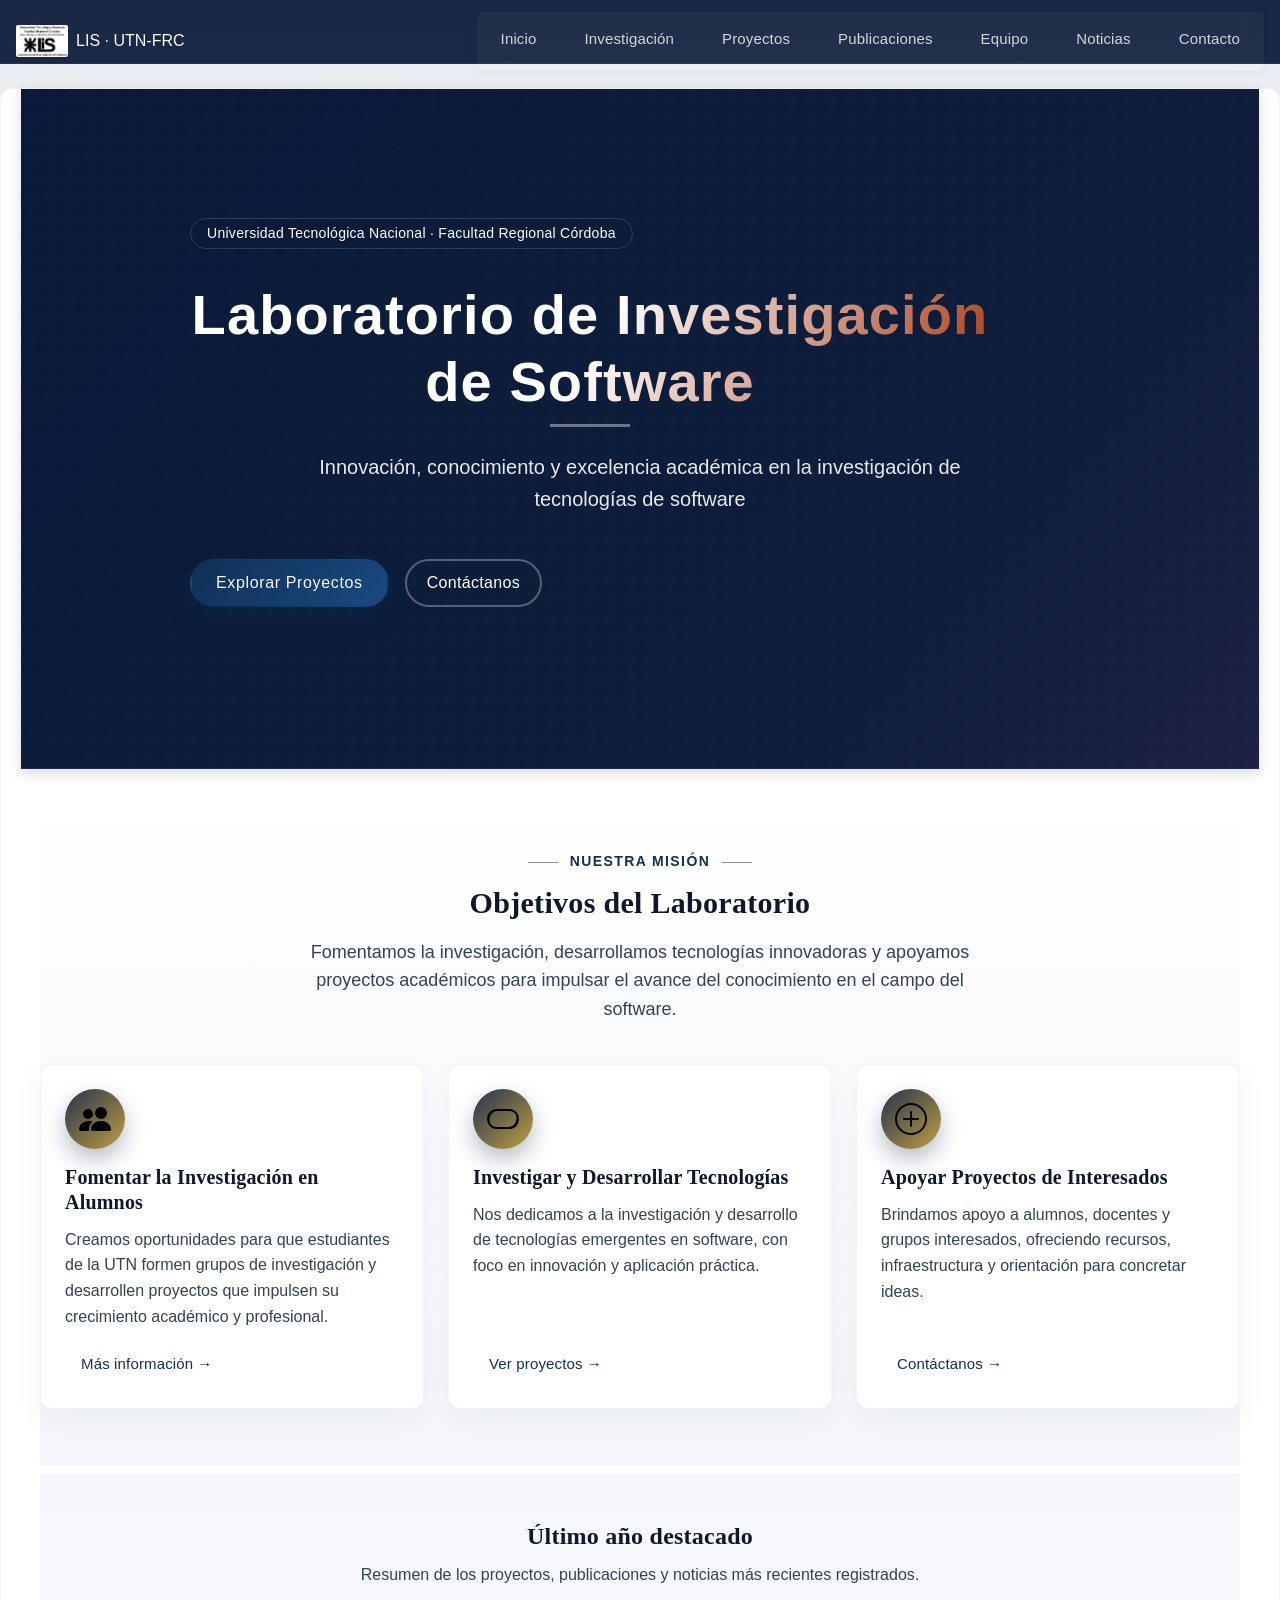
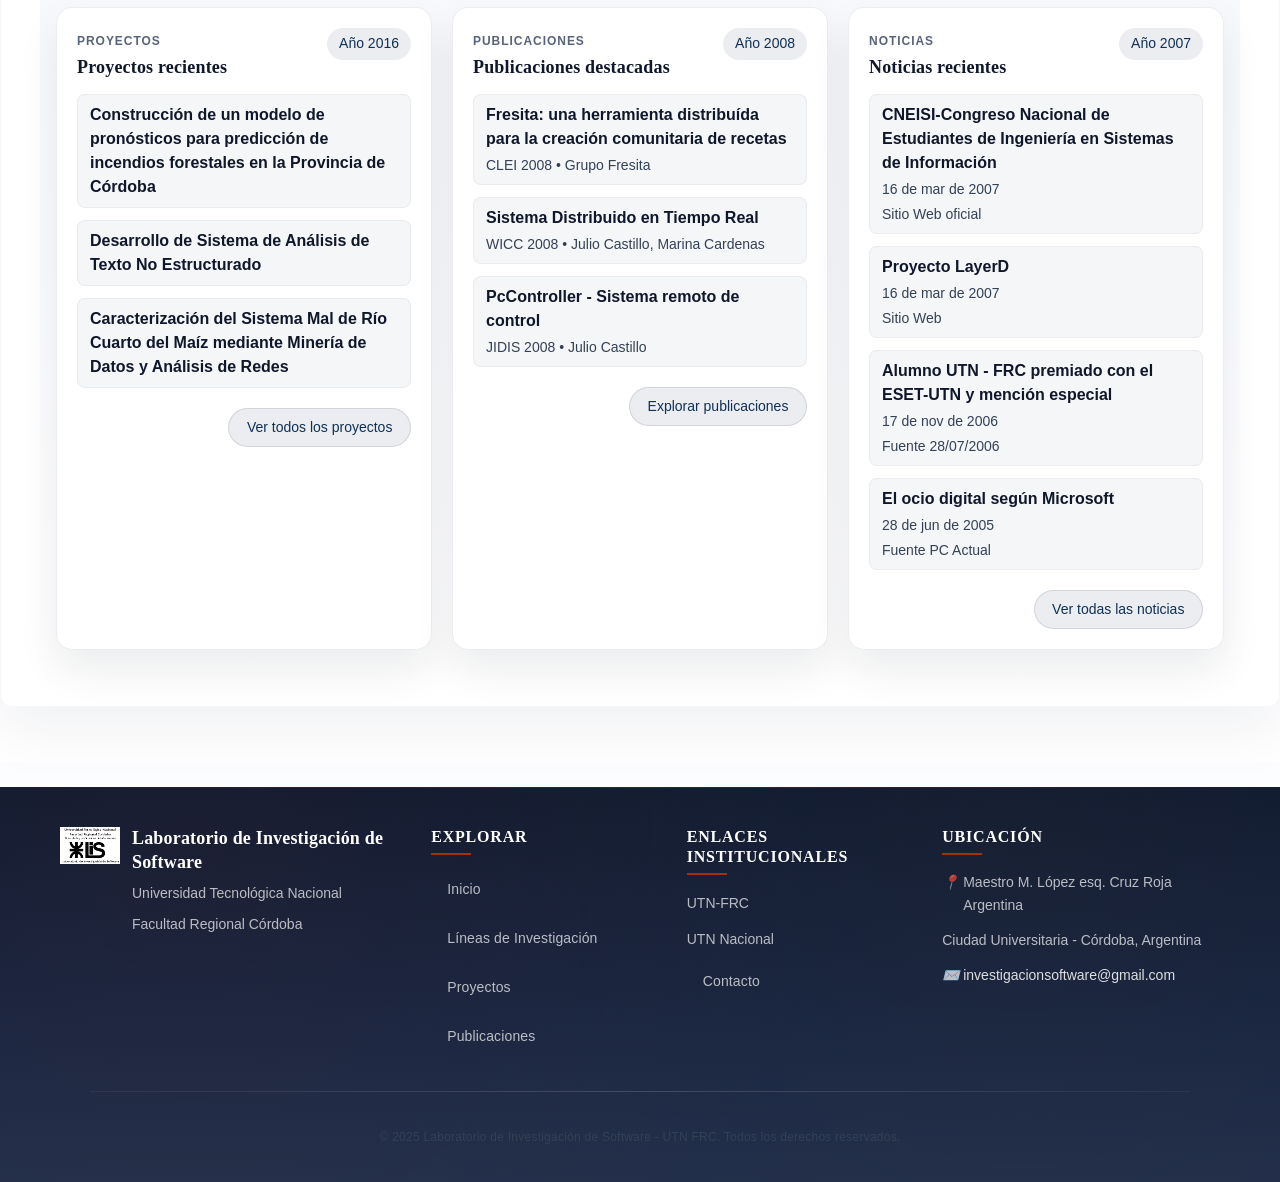
==== commit 040e899c: "Completa la página de Investigación con 26 proyectos reales y 9 publicaciones - Agrega data/research" ====
--- a/template.html
+++ b/template.html
@@ -18,6 +18,11 @@
   <link rel="stylesheet" href="./css/layout.css">
   <link rel="stylesheet" href="./css/components.css">
   <link rel="stylesheet" href="./css/pages.css">
+  <link rel="stylesheet" href="./css/investigacion.css">
+  <link rel="stylesheet" href="./css/proyectos.css">
+  <link rel="stylesheet" href="./css/publicaciones.css">
+  <link rel="stylesheet" href="./css/equipo.css">
+  <link rel="stylesheet" href="./css/contactos.css">
   <link rel="stylesheet" href="./css/utilities.css">
 
 
--- a/css/investigacion.css
+++ b/css/investigacion.css
@@ -0,0 +1,219 @@
+/* ============================================
+    LIS - Research Page Styles (investigacion.css)
+    Styles for the research page including:
+    - Research areas section with filters and cards
+    - Methodology section with approaches
+    - Responsive design for mobile devices
+    ============================================ */
+
+/* ===== Research Areas ===== */
+.research-areas-section { margin-bottom: var(--spacing-6xl); }
+.area-filters {
+  display: flex; gap: var(--spacing-sm); justify-content: center; flex-wrap: wrap;
+  margin-bottom: var(--spacing-2xl);
+}
+.area-filter {
+  background: var(--bg-white);
+  border: 2px solid var(--primary-color);
+  color: var(--primary-color);
+  padding: var(--spacing-sm) var(--spacing-lg);
+  border-radius: var(--border-radius-full);
+  cursor: pointer;
+  transition: all var(--transition-normal);
+  font-weight: var(--font-weight-medium);
+  font-size: var(--font-size-sm);
+}
+.area-filter:hover,
+.area-filter.active {
+  background: var(--primary-color);
+  color: var(--text-inverse);
+  box-shadow: var(--shadow-md);
+  transform: translateY(-2px);
+}
+.research-areas-grid {
+  display: grid;
+  grid-template-columns: repeat(auto-fit, minmax(320px,1fr));
+  gap: var(--spacing-2xl);
+}
+.research-area-card {
+  background: linear-gradient(180deg, rgba(255,255,255,.94) 0%, rgba(231,238,248,.82) 100%);
+  border: 1px solid rgba(17,34,64,.08);
+  border-radius: var(--border-radius-2xl);
+  padding: var(--spacing-2xl);
+  box-shadow: 0 18px 45px rgba(15,23,42,.08);
+  transition: transform var(--transition-normal), box-shadow var(--transition-normal);
+}
+.research-area-card:hover {
+  box-shadow: 0 28px 60px rgba(15,23,42,.12);
+  transform: translateY(-6px);
+  border-color: rgba(17,34,64,.18);
+}
+.research-area-header {
+  display: flex; align-items: center; gap: var(--spacing-md); margin-bottom: var(--spacing-md);
+}
+.research-icon {
+  font-size: var(--font-size-2xl);
+  width: 60px; height: 60px;
+  display: flex; align-items: center; justify-content: center;
+  border-radius: var(--border-radius-full);
+  background: linear-gradient(135deg, rgba(17,34,64,.92), rgba(182,147,44,.9));
+  color: var(--text-inverse);
+  box-shadow: 0 10px 22px rgba(17,34,64,.3);
+}
+.research-area-card h3 {
+  color: var(--text-primary);
+  margin: 0 0 var(--spacing-sm);
+  font-size: var(--font-size-lg);
+}
+.research-description {
+  color: var(--text-secondary);
+  margin: 0 0 var(--spacing-lg);
+  line-height: var(--line-height-relaxed);
+}
+.research-topics { display: flex; flex-wrap: wrap; gap: var(--spacing-xs); }
+.topic-badge {
+  background: linear-gradient(135deg, rgba(255,255,255,.9), rgba(227,233,244,.8));
+  color: var(--primary-color);
+  padding: .35rem .85rem;
+  border-radius: var(--border-radius-full);
+  font-size: .85rem; font-weight: 500;
+  border: 1px solid rgba(17,34,64,.12);
+  transition: all var(--transition-normal);
+  display: inline-flex; align-items: center; gap: var(--spacing-xs);
+}
+.topic-badge:hover {
+  background: var(--primary-color); color: var(--text-inverse);
+  transform: translateY(-2px); box-shadow: 0 10px 20px rgba(15,23,42,.2);
+}
+
+/* ===== Methodology ===== */
+.research-methodology {
+  background: var(--bg-light);
+  padding: var(--spacing-3xl) 0;
+  margin-bottom: var(--spacing-3xl);
+  border-radius: var(--border-radius-xl);
+}
+.methodology-content {
+  display: grid; grid-template-columns: 2fr 1fr; gap: var(--spacing-3xl); align-items: center;
+}
+.methodology-text h3 {
+  color: var(--text-primary);
+  margin: 0 0 var(--spacing-lg);
+  font-size: var(--font-size-xl);
+}
+.methodology-text p {
+  color: var(--text-secondary);
+  margin: 0 0 var(--spacing-xl);
+  line-height: var(--line-height-relaxed);
+  font-size: var(--font-size-lg);
+}
+.methodology-approaches {
+  display: grid; grid-template-columns: repeat(auto-fit, minmax(200px,1fr));
+  gap: var(--spacing-lg);
+}
+.approach-item {
+  background: var(--bg-white);
+  padding: var(--spacing-lg);
+  border-radius: var(--border-radius-lg);
+  box-shadow: var(--shadow-sm);
+  text-align: center;
+}
+.approach-icon { font-size: var(--font-size-2xl); margin-bottom: var(--spacing-sm); display: block; }
+.approach-item h4 { color: var(--text-primary); margin: 0 0 .5rem; font-size: var(--font-size-base); }
+.approach-item p { color: var(--text-secondary); font-size: .95rem; line-height: 1.5; }
+.methodology-image img {
+  width: 100%; border-radius: var(--border-radius-lg); box-shadow: var(--shadow-md);
+}
+
+/* ===== Current Projects ===== */
+.projects-section { margin-bottom: var(--spacing-6xl); }
+.project-filters {
+  display: flex; gap: var(--spacing-sm); justify-content: center; flex-wrap: wrap;
+  margin-bottom: var(--spacing-2xl);
+}
+.project-filter {
+  background: var(--bg-white);
+  border: 2px solid var(--primary-color);
+  color: var(--primary-color);
+  padding: var(--spacing-sm) var(--spacing-lg);
+  border-radius: var(--border-radius-full);
+  cursor: pointer;
+  transition: all var(--transition-normal);
+  font-weight: var(--font-weight-medium);
+  font-size: var(--font-size-sm);
+}
+.project-filter:hover,
+.project-filter.active {
+  background: var(--primary-color);
+  color: var(--text-inverse);
+  box-shadow: var(--shadow-md);
+  transform: translateY(-2px);
+}
+#projects-content.projects-grid .project-card { padding: var(--spacing-xl); }
+.project-header {
+  display: flex; align-items: flex-start; justify-content: space-between; gap: var(--spacing-md);
+  margin-bottom: var(--spacing-sm);
+}
+.project-header h3 { color: var(--text-primary); margin: 0; font-size: var(--font-size-lg); }
+.project-status {
+  flex-shrink: 0;
+  padding: .3rem .85rem;
+  border-radius: var(--border-radius-full);
+  font-size: .8rem; font-weight: 600;
+  white-space: nowrap;
+}
+.project-status.status-active { background: rgba(182,147,44,.15); color: var(--secondary-color, #8a6d1f); }
+.project-status.status-completed { background: rgba(34,139,87,.15); color: #1f7a47; }
+.project-status.status-planning { background: rgba(100,116,139,.15); color: #475569; }
+.project-technologies { display: flex; flex-wrap: wrap; gap: var(--spacing-xs); margin-bottom: var(--spacing-md); }
+.tech-badge {
+  background: rgba(17,34,64,.06);
+  color: var(--primary-color);
+  padding: .3rem .75rem;
+  border-radius: var(--border-radius-full);
+  font-size: .8rem; font-weight: 500;
+}
+.project-meta {
+  display: flex; flex-wrap: wrap; gap: var(--spacing-md);
+  font-size: .85rem; color: var(--text-secondary);
+  border-top: 1px solid rgba(0,0,0,.06); padding-top: var(--spacing-sm);
+}
+
+/* ===== Recent Publications ===== */
+.recent-publications-section { margin-bottom: var(--spacing-6xl); }
+.recent-publications-grid {
+  display: grid; grid-template-columns: repeat(auto-fit, minmax(280px,1fr)); gap: var(--spacing-lg);
+}
+.publication-preview-item {
+  background: var(--bg-white);
+  border: 1px solid rgba(17,34,64,.08);
+  border-radius: var(--border-radius-lg);
+  padding: var(--spacing-lg);
+  box-shadow: var(--shadow-sm);
+}
+.publication-preview-item h4 { margin: 0 0 var(--spacing-xs); color: var(--text-primary); font-size: var(--font-size-base); }
+.publication-authors { color: var(--text-secondary); font-size: .9rem; margin: 0 0 .25rem; }
+.publication-venue { color: var(--text-secondary); font-size: .85rem; font-style: italic; margin: 0 0 var(--spacing-sm); }
+.publication-link { color: var(--primary-color); font-weight: 500; font-size: .9rem; text-decoration: none; }
+.publication-link:hover { text-decoration: underline; }
+.empty-state { color: var(--text-secondary); text-align: center; padding: var(--spacing-xl) 0; grid-column: 1 / -1; }
+
+/* ===== Responsive ===== */
+@media (max-width: 768px) {
+  .research-areas-grid,
+  .projects-grid { grid-template-columns: 1fr; }
+  .methodology-content { grid-template-columns: 1fr; gap: var(--spacing-2xl); }
+  .methodology-approaches { grid-template-columns: 1fr; }
+  .stats-grid { grid-template-columns: repeat(2,1fr); gap: var(--spacing-md); }
+  .stat-number { font-size: 2.5rem; }
+  .area-filter, .project-filter { padding: .4rem .8rem; font-size: .9rem; }
+  .research-icon { width: 52px; height: 52px; font-size: var(--font-size-lg); }
+}
+@media (max-width: 480px) {
+  .stats-grid { grid-template-columns: 1fr; }
+  .research-area-card, .project-card { padding: var(--spacing-xl); }
+  .research-area-header { flex-direction: column; text-align: center; gap: var(--spacing-xs); }
+  .project-header { flex-direction: column; align-items: flex-start; gap: var(--spacing-xs); }
+  .project-status { align-self: flex-end; }
+  .research-icon { width: 48px; height: 48px; font-size: var(--font-size-lg); }
+}
--- a/css/proyectos.css
+++ b/css/proyectos.css
@@ -0,0 +1,246 @@
+/* ============================================
+    LIS - Projects Page Styles (proyectos.css)
+    Styles for the projects page including:
+    - Year selector for filtering projects
+    - Projects grid and project cards
+    - Responsive design for mobile devices
+    ============================================ */
+
+/* Year selector styles - consistent with form components */
+.select-container {
+    position: relative;
+    display: inline-block;
+    margin-bottom: var(--spacing-lg);
+}
+
+.select-container select {
+    appearance: none;
+    background: var(--bg-white);
+    border: 2px solid var(--border-color);
+    border-radius: var(--border-radius-md);
+    padding: var(--spacing-sm) var(--spacing-lg) var(--spacing-sm) var(--spacing-md);
+    font-family: inherit;
+    font-size: var(--font-size-base);
+    color: var(--text-primary);
+    cursor: pointer;
+    min-width: 200px;
+    transition: all var(--transition-fast);
+    box-shadow: var(--shadow-xs);
+}
+
+.select-container select:focus {
+    outline: none;
+    border-color: var(--border-focus);
+    box-shadow: 0 0 0 3px rgba(10, 37, 64, 0.1);
+}
+
+.select-container select:hover {
+    border-color: var(--primary-hover);
+    box-shadow: var(--shadow-sm);
+}
+
+.select-arrow {
+    position: absolute;
+    right: var(--spacing-md);
+    top: 50%;
+    transform: translateY(-50%);
+    pointer-events: none;
+    color: var(--text-muted);
+    font-size: 0.8rem;
+    transition: color var(--transition-fast);
+}
+
+.select-container:hover .select-arrow {
+    color: var(--primary-color);
+}
+
+/* Projects grid - responsive and consistent */
+.projects-grid {
+    display: grid;
+    grid-template-columns: repeat(auto-fit, minmax(380px, 1fr));
+    gap: var(--spacing-xl);
+    margin-top: var(--spacing-xl);
+}
+
+/* Project cards - using common card system */
+.project-card {
+    display: flex;
+    flex-direction: column;
+    height: 100%;
+}
+
+/* Project card header */
+.project-card-header {
+    padding: var(--spacing-lg);
+    background: linear-gradient(135deg, var(--bg-light), var(--primary-light));
+    border-bottom: 1px solid var(--border-light);
+    display: flex;
+    align-items: center;
+    justify-content: space-between;
+    gap: var(--spacing-md);
+}
+
+.project-card-title {
+    font-family: var(--font-family-heading, 'Merriweather', serif);
+    font-size: var(--font-size-xl);
+    font-weight: var(--font-weight-bold);
+    color: var(--text-primary);
+    margin: 0;
+    line-height: var(--line-height-tight);
+    flex: 1;
+}
+
+/* Project card content */
+.project-card-content {
+    padding: var(--spacing-lg);
+    flex: 1;
+}
+
+.project-abstract {
+    font-size: var(--font-size-base);
+    line-height: var(--line-height-relaxed);
+    color: var(--text-secondary);
+    margin-bottom: var(--spacing-lg);
+}
+
+/* Project related links */
+.project-links {
+    margin-top: var(--spacing-lg);
+    padding-top: var(--spacing-md);
+    border-top: 1px solid var(--border-light);
+}
+
+.project-links h4 {
+    font-size: var(--font-size-sm);
+    font-weight: var(--font-weight-semibold);
+    text-transform: uppercase;
+    letter-spacing: 0.05em;
+    color: var(--text-secondary);
+    margin-bottom: var(--spacing-sm);
+}
+
+.project-links ul {
+    list-style: none;
+    margin: 0;
+    padding: 0;
+    display: flex;
+    flex-direction: column;
+    gap: var(--spacing-xs);
+}
+
+.project-links a {
+    color: var(--primary-color);
+    font-weight: var(--font-weight-medium);
+    text-decoration: none;
+}
+
+.project-links a:hover {
+    text-decoration: underline;
+}
+
+/* Project card footer */
+.project-card-footer {
+    padding: var(--spacing-lg);
+    background: var(--bg-light);
+    border-top: 1px solid var(--border-light);
+}
+
+/* Publications section */
+.project-publications {
+    margin-top: var(--spacing-md);
+    padding-top: var(--spacing-md);
+    border-top: 1px solid var(--border-light);
+}
+
+.publications-count {
+    font-size: var(--font-size-sm);
+    font-weight: var(--font-weight-medium);
+    color: var(--text-secondary);
+    margin-bottom: var(--spacing-sm);
+}
+
+.publications-list {
+    display: flex;
+    flex-direction: column;
+    gap: var(--spacing-xs);
+}
+
+.publication-item:hover {
+    background: var(--primary-light);
+    border-left-color: var(--primary-color);
+}
+
+/* Responsive design - consistent breakpoints */
+@media (max-width: 1024px) {
+    .projects-grid {
+        grid-template-columns: repeat(auto-fit, minmax(340px, 1fr));
+        gap: var(--spacing-lg);
+    }
+}
+
+@media (max-width: 768px) {
+    .projects-grid {
+        grid-template-columns: repeat(auto-fit, minmax(300px, 1fr));
+        gap: var(--spacing-md);
+    }
+
+    .project-card {
+        margin-bottom: var(--spacing-md);
+    }
+
+    .project-card-header {
+        padding: var(--spacing-md);
+        flex-direction: column;
+        align-items: flex-start;
+        gap: var(--spacing-sm);
+    }
+
+    .project-card-title {
+        font-size: var(--font-size-lg);
+    }
+
+    .project-status-chip {
+        align-self: flex-end;
+    }
+
+    .project-card-content {
+        padding: var(--spacing-md);
+    }
+
+    .project-card-footer {
+        padding: var(--spacing-md);
+    }
+
+    .select-container select {
+        width: 100%;
+        max-width: 300px;
+    }
+}
+
+@media (max-width: 480px) {
+    .projects-grid {
+        grid-template-columns: 1fr;
+        gap: var(--spacing-sm);
+    }
+
+    .project-card {
+        margin-bottom: var(--spacing-sm);
+    }
+
+    .project-card-header {
+        padding: var(--spacing-sm);
+    }
+
+    .project-card-title {
+        font-size: var(--font-size-base);
+    }
+
+    .project-card-content {
+        padding: var(--spacing-sm);
+    }
+
+    .project-card-footer {
+        padding: var(--spacing-sm);
+    }
+}
+
--- a/css/publicaciones.css
+++ b/css/publicaciones.css
@@ -0,0 +1,124 @@
+/* ============================================
+    LIS - Publications Page Styles (publicaciones.css)
+    Styles for the publications page including:
+    - Publications filters and filter tabs
+    - Publications list and publication items
+    - Responsive design for mobile devices
+    ============================================ */
+
+.publications-filters {
+    background: var(--bg-light);
+    padding: var(--spacing-xl) 0;
+    border-bottom: 1px solid var(--border-light);
+    margin-bottom: var(--spacing-2xl);
+}
+
+/* Using common filter components from components.css */
+.filter-tabs {
+    display: flex;
+    gap: var(--spacing-sm);
+    margin-bottom: var(--spacing-lg);
+    flex-wrap: wrap;
+    justify-content: center;
+}
+
+.filter-tab {
+    background: var(--bg-white);
+    border: 2px solid var(--primary-color);
+    color: var(--primary-color);
+    padding: var(--spacing-sm) var(--spacing-lg);
+    border-radius: 25px;
+    cursor: pointer;
+    transition: all var(--transition-normal);
+    font-weight: var(--font-weight-medium);
+    font-size: var(--font-size-sm);
+}
+
+.filter-tab:hover {
+    background: var(--primary-color);
+    color: var(--text-inverse);
+    transform: translateY(-2px);
+    box-shadow: var(--shadow-md);
+}
+
+.publications-list {
+    margin-bottom: 3rem;
+}
+
+.publication-item:hover {
+    box-shadow: 0 4px 12px rgba(0,0,0,0.15);
+    transform: translateY(-2px);
+}
+
+
+.publication-type {
+    padding: 0.25rem 0.75rem;
+    border-radius: 20px;
+    font-size: 0.8rem;
+    font-weight: 600;
+    text-transform: uppercase;
+}
+
+.publication-year {
+    background: #f8f9fa;
+    color: #6c757d;
+    padding: 0.25rem 0.5rem;
+    border-radius: 6px;
+    font-size: 0.8rem;
+    font-weight: 600;
+}
+
+.publication-authors {
+    color: #6c757d;
+    font-style: italic;
+    margin-bottom: 0.5rem;
+    font-size: 0.9rem;
+}
+
+.publication-venue {
+    color: #495057;
+    font-weight: 500;
+    margin-bottom: 1rem;
+}
+
+.publication-links {
+    display: flex;
+    gap: 1rem;
+}
+
+.pub-link {
+    color: #007bff;
+    text-decoration: none;
+    font-size: 0.9rem;
+    font-weight: 500;
+    display: flex;
+    align-items: center;
+    gap: 0.25rem;
+    transition: color 0.3s ease;
+}
+
+.pub-link:hover {
+    color: #0056b3;
+    text-decoration: underline;
+}
+
+
+
+/* Responsive Design */
+@media (max-width: 768px) {
+    .filter-tabs {
+        justify-content: center;
+    }
+
+    .filter-tab {
+        padding: 0.4rem 0.8rem;
+        font-size: 0.9rem;
+    }
+}
+
+@media (max-width: 480px) {
+    .publication-links {
+        flex-direction: column;
+        gap: 0.5rem;
+    }
+}
--- a/css/equipo.css
+++ b/css/equipo.css
@@ -0,0 +1,242 @@
+/* ============================================
+    LIS - Team Page Styles (equipo.css)
+    Styles for the team page including:
+    - Year selector for staff filtering
+    - Staff grid and staff cards
+    - Responsive design for mobile devices
+    ============================================ */
+
+/* Year selector styles - using common filter components */
+.year-selector {
+    display: flex;
+    align-items: center;
+    gap: var(--spacing-md);
+    margin-bottom: var(--spacing-2xl);
+    padding: var(--spacing-lg);
+    background-color: var(--bg-light);
+    border-radius: var(--border-radius-lg);
+    border: 2px solid var(--border-light);
+}
+
+.year-selector label {
+    font-weight: var(--font-weight-semibold);
+    color: var(--text-primary);
+    font-size: var(--font-size-base);
+}
+
+.year-selector select {
+    padding: var(--spacing-sm) var(--spacing-md);
+    border: 2px solid var(--border-color);
+    border-radius: var(--border-radius-md);
+    background-color: var(--bg-white);
+    font-size: var(--font-size-base);
+    color: var(--text-primary);
+    cursor: pointer;
+    transition: all var(--transition-fast);
+    min-width: 150px;
+}
+
+.year-selector select:focus {
+    outline: none;
+    border-color: var(--primary-color);
+    box-shadow: 0 0 0 3px rgba(10, 37, 64, 0.1);
+}
+
+.year-selector select:hover {
+    border-color: var(--primary-hover);
+}
+
+/* Staff grid and cards */
+.staff-section {
+  margin-bottom: var(--spacing-3xl);
+}
+
+.staff-section h2 {
+  font-size: var(--font-size-2xl);
+  color: var(--text-primary);
+  margin-bottom: var(--spacing-xl);
+  text-align: center;
+  font-weight: var(--font-weight-bold);
+}
+
+.staff-grid{
+  display: grid;
+  grid-template-columns: repeat(auto-fit, minmax(280px, 1fr));
+  gap: var(--spacing-xl);
+}
+
+.staff-card {
+  background: linear-gradient(180deg, rgba(255,255,255,0.96) 0%, rgba(227,233,244,0.75) 100%);
+  border-radius: var(--border-radius-2xl);
+  box-shadow: 0 18px 45px rgba(15, 23, 42, 0.08);
+  border: 1px solid rgba(17, 34, 64, 0.08);
+  overflow: hidden;
+  transition: all var(--transition-normal);
+  display: flex;
+  flex-direction: column;
+  height: 100%;
+  min-height: 320px;
+}
+
+.staff-card:hover {
+  transform: translateY(-6px);
+  box-shadow: 0 28px 60px rgba(15, 23, 42, 0.12);
+  border-color: rgba(17, 34, 64, 0.18);
+}
+
+.staff-photo {
+  width: 100%;
+  height: 200px;
+  overflow: hidden;
+  position: relative;
+  background: linear-gradient(135deg, rgba(17, 34, 64, 0.75), rgba(182,147,44,0.7));
+}
+
+.staff-photo img {
+  width: 100%;
+  height: 100%;
+  object-fit: cover;
+  transition: transform var(--transition-normal);
+}
+
+.staff-card:hover .staff-photo img {
+  transform: scale(1.05);
+}
+
+.staff-info {
+  padding: var(--spacing-lg);
+  flex: 1;
+  display: flex;
+  flex-direction: column;
+  text-align: center;
+}
+
+.staff-info h3 {
+  font-size: var(--font-size-lg);
+  font-weight: var(--font-weight-semibold);
+  color: var(--text-primary);
+  margin-bottom: var(--spacing-sm);
+  line-height: var(--line-height-tight);
+}
+
+.staff-role {
+  font-size: var(--font-size-base);
+  color: var(--text-secondary);
+  margin-bottom: var(--spacing-md);
+  line-height: var(--line-height-snug);
+  font-weight: var(--font-weight-medium);
+}
+
+.staff-hierarchy {
+  display: inline-block;
+  padding: var(--spacing-xs) var(--spacing-sm);
+  border-radius: var(--border-radius-full);
+  font-size: var(--font-size-xs);
+  font-weight: var(--font-weight-semibold);
+  text-transform: uppercase;
+  letter-spacing: 0.025em;
+  margin-top: auto;
+}
+
+/* Hierarchy-specific styles - Uniform color for all badges */
+.hierarchy-secretary .staff-hierarchy,
+.hierarchy-chief .staff-hierarchy,
+.hierarchy-staff .staff-hierarchy,
+.hierarchy-scholarship .staff-hierarchy {
+  background: var(--neutral-100);
+  color: var(--text-primary);
+}
+
+/* Hierarchy-specific card styling - Uniform styling for all cards */
+.hierarchy-secretary,
+.hierarchy-chief,
+.hierarchy-staff,
+.hierarchy-scholarship {
+  border-color: var(--border-color);
+}
+
+.hierarchy-secretary:hover,
+.hierarchy-chief:hover,
+.hierarchy-staff:hover,
+.hierarchy-scholarship:hover {
+  box-shadow: 0 8px 25px rgba(10, 37, 64, 0.1);
+}
+
+/* Enhanced responsive design */
+@media (max-width: 768px) {
+  .year-selector {
+    flex-direction: column;
+    align-items: flex-start;
+    gap: var(--spacing-sm);
+  }
+
+  .year-selector select {
+    width: 100%;
+    max-width: 300px;
+  }
+
+  .staff-grid {
+    grid-template-columns: repeat(auto-fit, minmax(250px, 1fr));
+    gap: var(--spacing-lg);
+  }
+
+  .staff-card {
+    min-height: 300px;
+  }
+
+  .staff-photo {
+    height: 180px;
+  }
+
+  .staff-info {
+    padding: var(--spacing-md);
+  }
+
+  .staff-info h3 {
+    font-size: var(--font-size-base);
+  }
+
+  .staff-role {
+    font-size: var(--font-size-sm);
+  }
+}
+
+@media (max-width: 480px) {
+  .year-selector {
+    padding: var(--spacing-md);
+  }
+
+  .year-selector select {
+    font-size: 0.9rem;
+  }
+
+  .staff-grid {
+    grid-template-columns: repeat(auto-fit, minmax(220px, 1fr));
+    gap: var(--spacing-md);
+  }
+
+  .staff-card {
+    min-height: 280px;
+  }
+
+  .staff-photo {
+    height: 160px;
+  }
+
+  .staff-info {
+    padding: var(--spacing-sm);
+  }
+
+  .staff-info h3 {
+    font-size: var(--font-size-sm);
+  }
+
+  .staff-role {
+    font-size: var(--font-size-xs);
+  }
+
+  .staff-hierarchy {
+    font-size: 0.7rem;
+    padding: var(--spacing-xs) var(--spacing-xs);
+  }
+}
--- a/css/contactos.css
+++ b/css/contactos.css
@@ -0,0 +1,126 @@
+/* ============================================
+    LIS - Contact Page Styles (contactos.css)
+    Styles for the contact page including:
+    - Hero section
+    - Contact information card
+    - Responsive design
+    ============================================ */
+
+/* ===== Hero ===== */
+.contactos-hero {
+  padding: var(--spacing-3xl) 0 var(--spacing-2xl);
+  background: linear-gradient(180deg, rgba(17,34,64,0.04) 0%, rgba(17,34,64,0) 100%);
+}
+
+.contactos-hero h1 {
+  margin: 0 0 var(--spacing-sm);
+  font-size: var(--font-size-3xl);
+  line-height: var(--line-height-tight);
+  color: var(--text-primary);
+  font-weight: var(--font-weight-bold);
+}
+
+.contactos-hero .hero-description {
+  margin: 0;
+  color: var(--text-secondary);
+  font-size: var(--font-size-lg);
+}
+
+/* ===== Main Section ===== */
+.contactos-content {
+  padding: var(--spacing-2xl) 0 var(--spacing-3xl);
+}
+
+/* Information container (main block) */
+.contact-info-section {
+  max-width: 900px;
+  margin: 0 auto;
+}
+
+/* Contact Information Card */
+.contact-info {
+  background: var(--bg-white);
+  border: 1px solid var(--border-light);
+  border-radius: var(--border-radius-xl);
+  box-shadow: var(--shadow-sm);
+  padding: var(--spacing-2xl);
+}
+
+/* Block title */
+.contact-info h2 {
+  margin: 0 0 var(--spacing-lg);
+  font-size: var(--font-size-2xl);
+  color: var(--text-primary);
+  font-weight: var(--font-weight-semibold);
+}
+
+/* Items inside the card (Address, Email, Hours) */
+.info-item + .info-item {
+  border-top: 1px solid var(--border-light);
+  margin-top: var(--spacing-xl);
+  padding-top: var(--spacing-xl);
+}
+
+.info-content h4 {
+  margin: 0 0 var(--spacing-xs);
+  font-size: var(--font-size-lg);
+  color: var(--text-primary);
+  font-weight: var(--font-weight-semibold);
+}
+
+.info-content p {
+  margin: 0 0 var(--spacing-sm);
+  color: var(--text-secondary);
+  line-height: var(--line-height-relaxed);
+}
+
+/* Links within the information (email and map) */
+.info-content a {
+  color: var(--primary-color);
+  text-decoration: underline;
+  text-underline-offset: 2px;
+}
+
+.info-content a:hover {
+  color: var(--primary-hover);
+}
+
+/* Map link with subtle button style */
+.map-link {
+  display: inline-block;
+  margin-top: var(--spacing-sm);
+  padding: var(--spacing-xs) var(--spacing-md);
+  border: 1px solid var(--primary-color);
+  border-radius: var(--border-radius-md);
+  text-decoration: none;
+  color: var(--primary-color);
+  transition: background-color var(--transition-fast), color var(--transition-fast), border-color var(--transition-fast);
+}
+
+.map-link:hover {
+  background: rgba(10, 37, 64, 0.06);
+  border-color: var(--primary-hover);
+  color: var(--primary-hover);
+}
+
+/* ===== Responsivo ===== */
+@media (max-width: 768px) {
+  .hero-section {
+    padding: var(--spacing-2xl) 0 var(--spacing-xl);
+  }
+  .contact-info {
+    padding: var(--spacing-xl);
+  }
+}
+
+@media (max-width: 480px) {
+  .hero-section h1 {
+    font-size: var(--font-size-2xl);
+  }
+  .hero-section .hero-description {
+    font-size: var(--font-size-base);
+  }
+  .contact-info {
+    padding: var(--spacing-lg);
+  }
+}
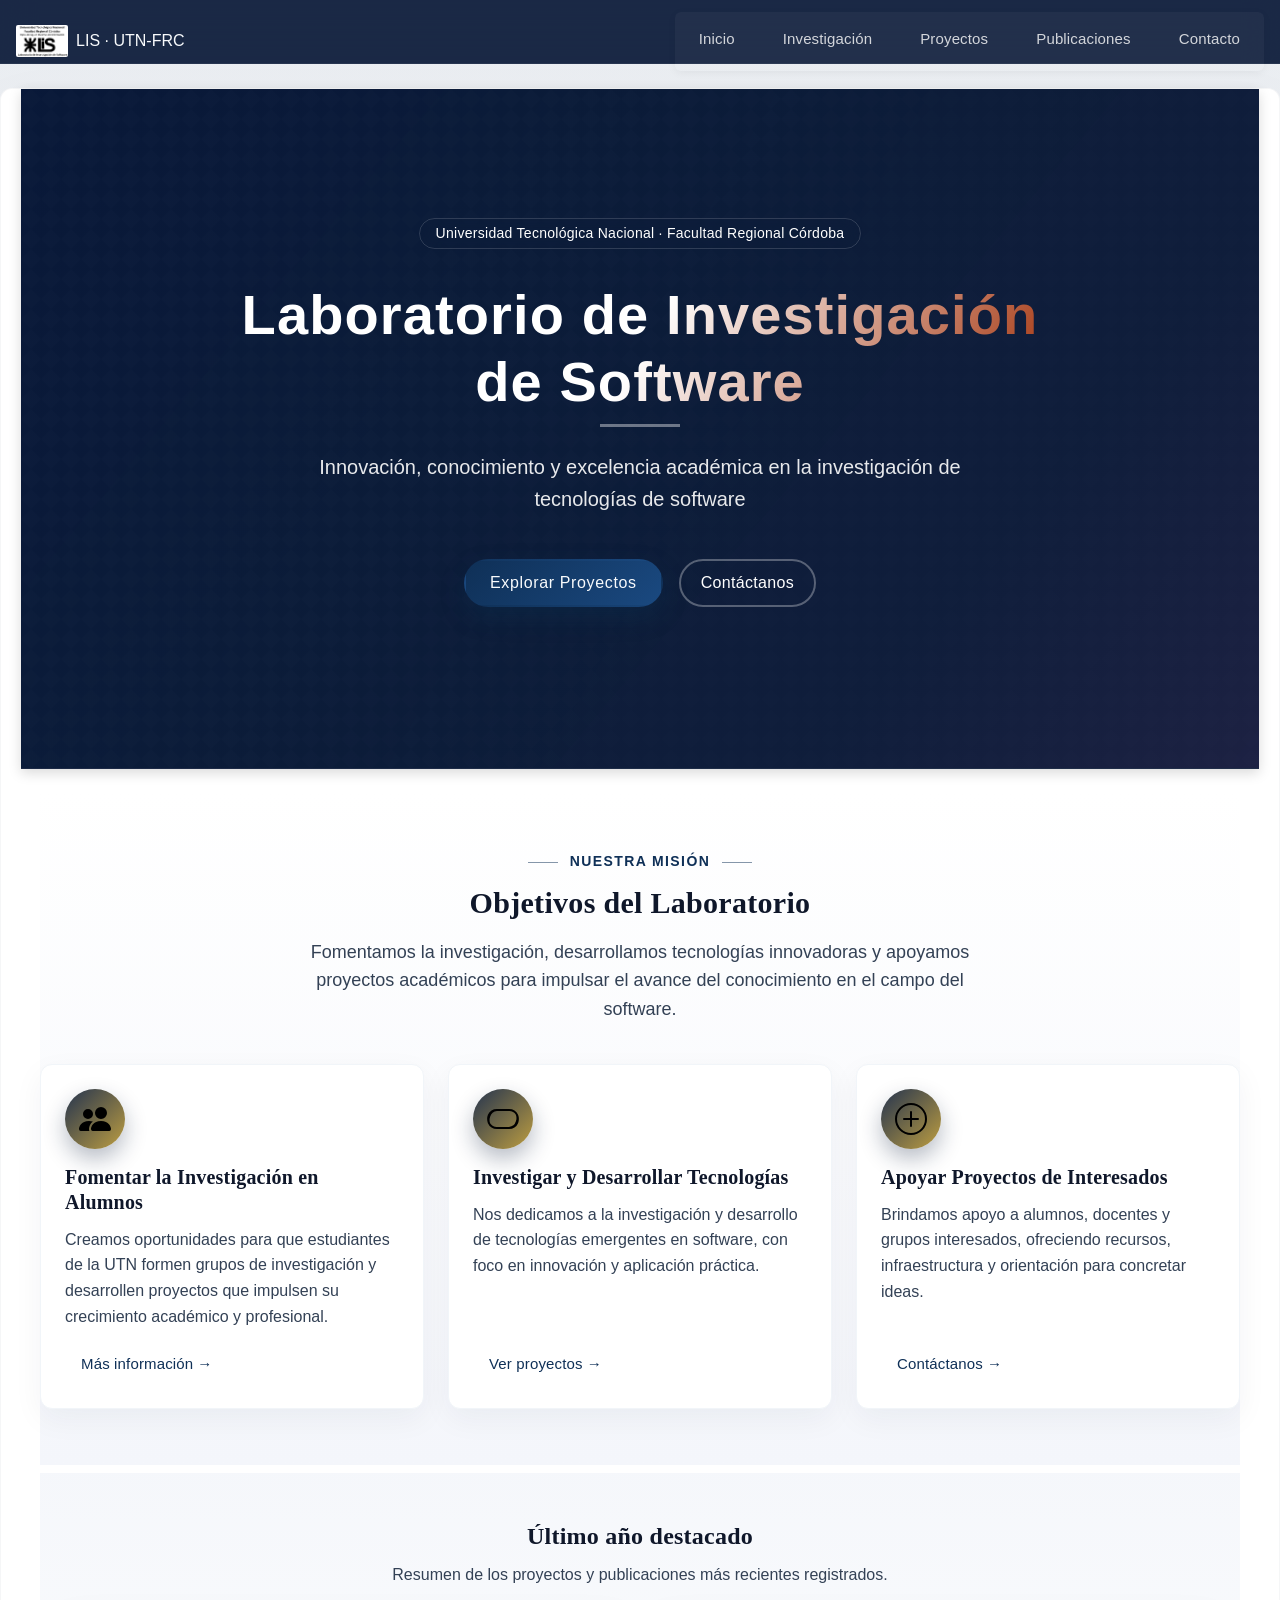
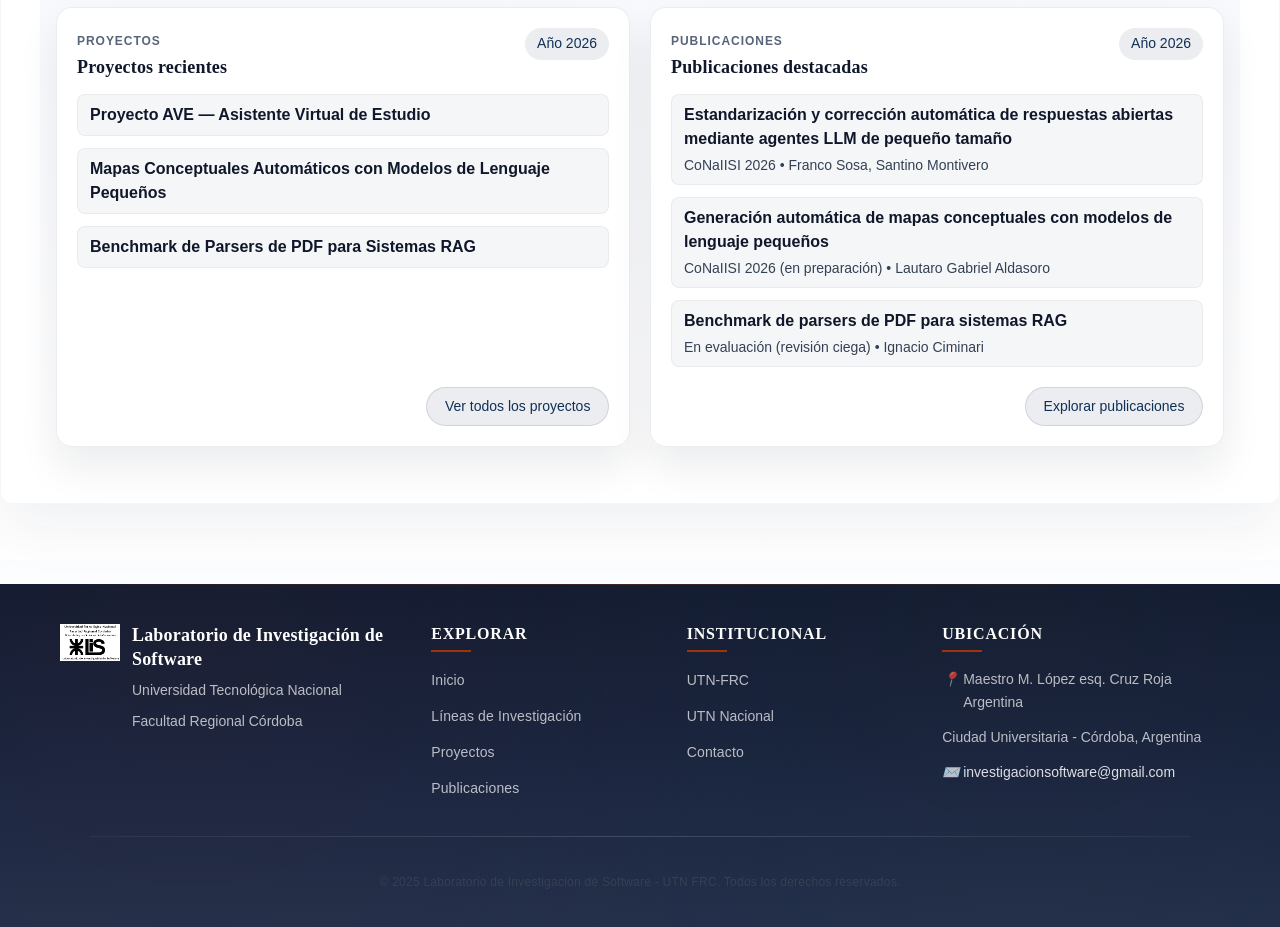
==== commit 1bf591c5: "Quita Equipo/Noticias, agrega publicaciones recientes a Home y centra el hero - Elimina las seccione" ====
--- a/template.html
+++ b/template.html
@@ -21,7 +21,6 @@
   <link rel="stylesheet" href="./css/investigacion.css">
   <link rel="stylesheet" href="./css/proyectos.css">
   <link rel="stylesheet" href="./css/publicaciones.css">
-  <link rel="stylesheet" href="./css/equipo.css">
   <link rel="stylesheet" href="./css/contactos.css">
   <link rel="stylesheet" href="./css/utilities.css">
 
@@ -53,8 +52,6 @@
                     <li><a href="#investigacion" class="nav-link" data-page="investigacion">Investigación</a></li>
                     <li><a href="#proyectos" class="nav-link" data-page="proyectos">Proyectos</a></li>
                     <li><a href="#publicaciones" class="nav-link" data-page="publicaciones">Publicaciones</a></li>
-                    <li><a href="#equipo" class="nav-link" data-page="equipo">Equipo</a></li>
-                    <li><a href="#noticias" class="nav-link" data-page="noticias">Noticias</a></li>
                     <li><a href="#contactos" class="nav-link" data-page="contactos">Contacto</a></li>
                 </ul>
             </div>
@@ -97,7 +94,7 @@
                 </div>
                 
                 <div class="footer-section">
-                    <h4 class="footer-heading">Enlaces Institucionales</h4>
+                    <h4 class="footer-heading">Institucional</h4>
                     <ul class="footer-links">
                         <li><a href="https://www.frc.utn.edu.ar" target="_blank" rel="noopener noreferrer">UTN-FRC</a></li>
                         <li><a href="https://www.utn.edu.ar" target="_blank" rel="noopener noreferrer">UTN Nacional</a></li>
@@ -134,8 +131,6 @@
 
   <!-- Page modules (used by the router) -->
   <script src="./js/modules/home-module.js" defer></script>
-  <script src="./js/modules/team-module.js" defer></script>
-  <script src="./js/modules/news-module.js" defer></script>
   <script src="./js/modules/publications-module.js" defer></script>
   <script src="./js/modules/research-module.js" defer></script>
 </body>
--- a/css/layout.css
+++ b/css/layout.css
@@ -347,6 +347,11 @@
 .footer-links a:hover { color: #fff; }
 .footer-links a:hover::after { width: 100%; }
 
+/* .nav-link reused here for SPA routing; strip its navbar button padding
+   so footer links line up flush with the plain <a> tags around them */
+.footer-links a.nav-link { padding: 0; border-radius: 0; }
+.footer-links a.nav-link:hover { background: transparent; transform: none; }
+
 .footer-contact address {
   font-style: normal;
   color: rgba(255,255,255,0.7);
--- a/css/pages.css
+++ b/css/pages.css
@@ -39,7 +39,8 @@
     padding: var(--spacing-xl) 0;
     display: flex;
     flex-direction: column;
-    align-items: flex-start;
+    align-items: center;
+    text-align: center;
     gap: var(--spacing-xl);
     position: relative;
     z-index: 2;
@@ -483,6 +484,7 @@
 .home-latest-card__footer {
     display: flex;
     justify-content: flex-end;
+    margin-top: auto;
 }
 
 .home-latest-link {
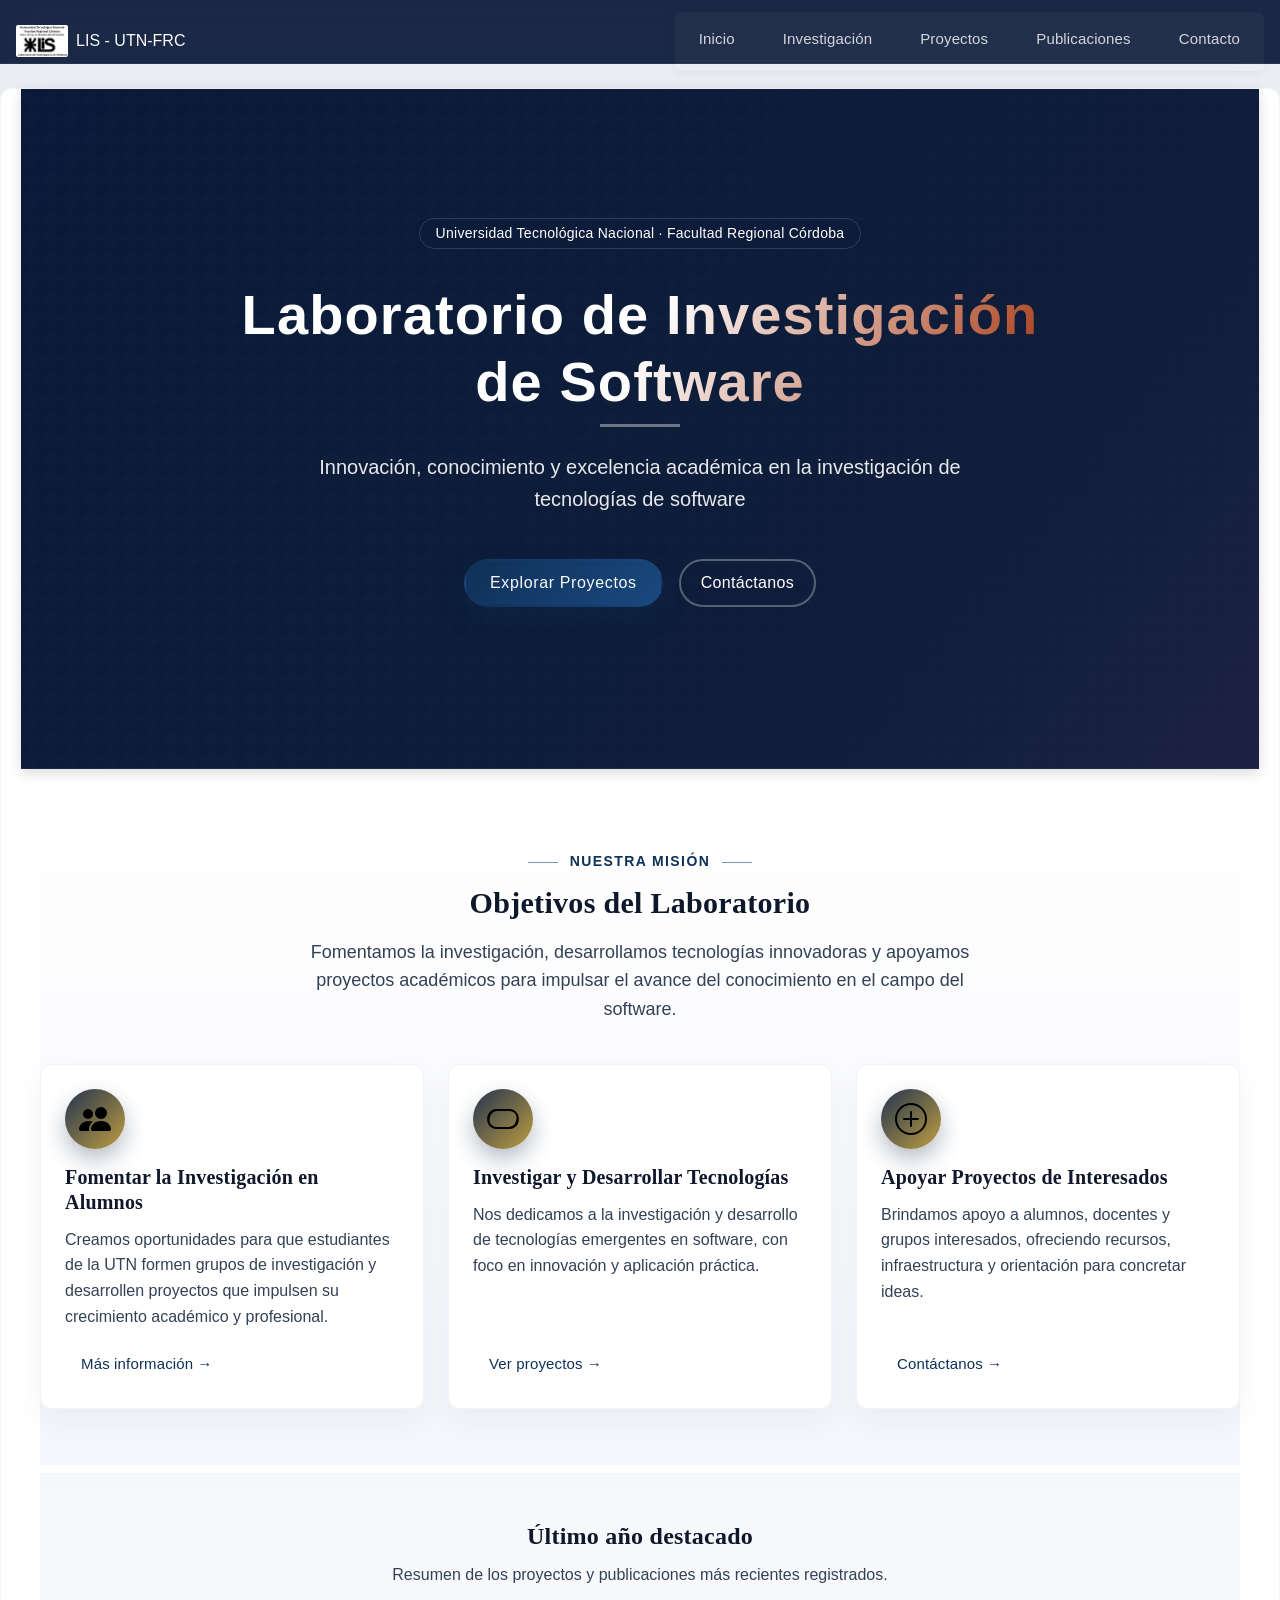
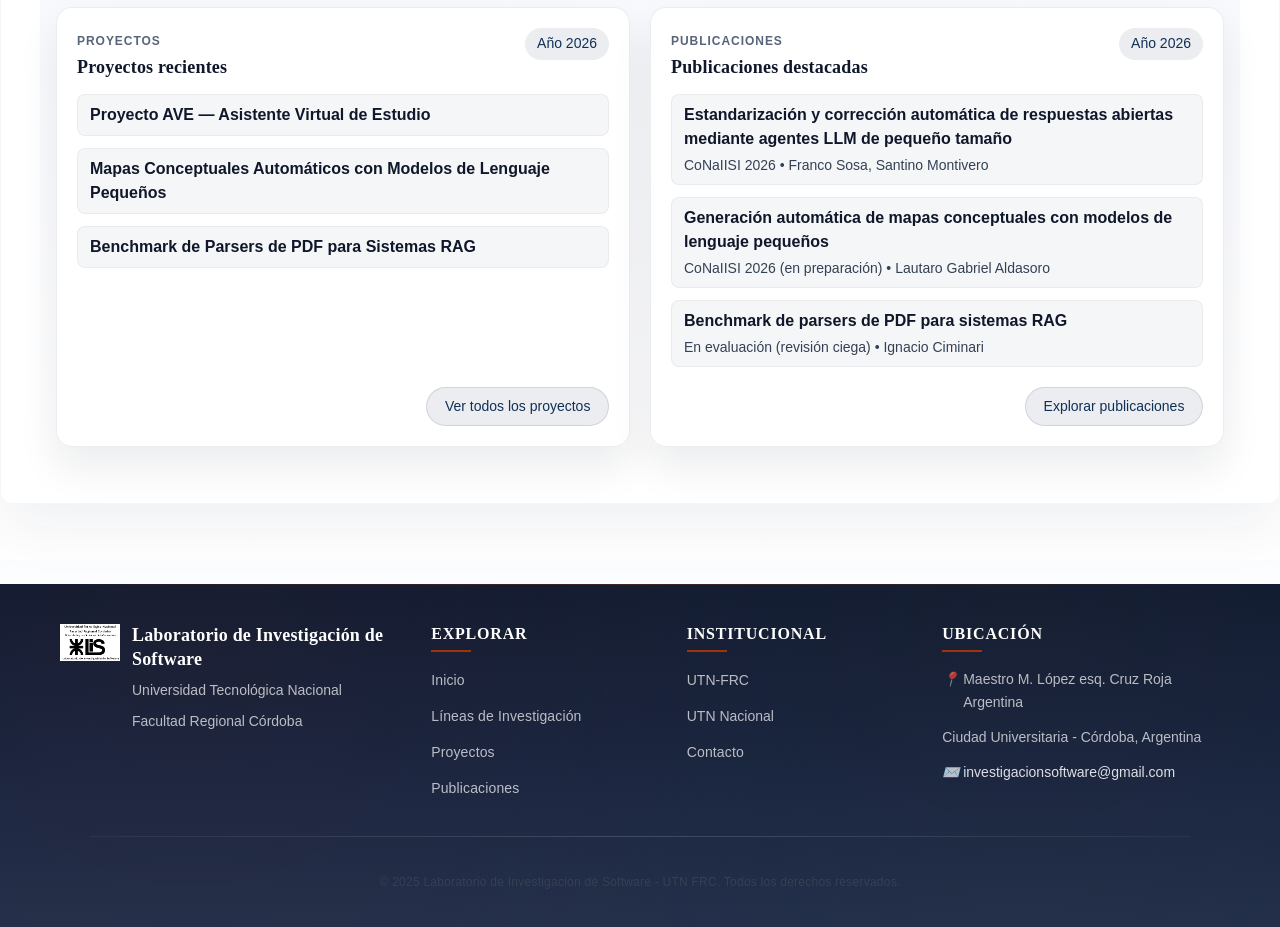
==== commit cca69e79: "Agrega descarga de papers, links a GitHub y sección Open Source - papers/: aloja los 9 papers reales" ====
--- a/template.html
+++ b/template.html
@@ -39,7 +39,7 @@
         <nav class="nav">
             <a class="nav-logo" href="#home" data-page="home">
                 <img src="./img/logos/utn-logo.png" alt="Logotipo UTN" width="48" height="48">
-                <span>LIS · UTN-FRC</span>
+                <span>LIS - UTN-FRC</span>
             </a>
             <button class="mobile-menu-toggle" id="mobile-menu-toggle" type="button" aria-label="Mostrar u ocultar menú" aria-expanded="false" aria-controls="primary-navigation">
                 <span></span>
@@ -82,7 +82,7 @@
                         <p>Facultad Regional Córdoba</p>
                     </div>
                 </div>
-                
+
                 <div class="footer-section">
                     <h4 class="footer-heading">Explorar</h4>
                     <ul class="footer-links">
@@ -92,7 +92,7 @@
                         <li><a href="#publicaciones" class="nav-link" data-page="publicaciones">Publicaciones</a></li>
                     </ul>
                 </div>
-                
+
                 <div class="footer-section">
                     <h4 class="footer-heading">Institucional</h4>
                     <ul class="footer-links">
@@ -101,7 +101,7 @@
                         <li><a href="#contactos" class="nav-link" data-page="contactos">Contacto</a></li>
                     </ul>
                 </div>
-                
+
                 <div class="footer-section footer-contact">
                     <h4 class="footer-heading">Ubicación</h4>
                     <address>
@@ -111,9 +111,9 @@
                     </address>
                 </div>
             </div>
-            
+
             <div class="footer-separator"></div>
-            
+
             <div class="footer-bottom">
                 <p>&copy; 2025 Laboratorio de Investigación de Software - UTN FRC. Todos los derechos reservados.</p>
             </div>
--- a/css/investigacion.css
+++ b/css/investigacion.css
@@ -178,6 +178,15 @@
   font-size: .85rem; color: var(--text-secondary);
   border-top: 1px solid rgba(0,0,0,.06); padding-top: var(--spacing-sm);
 }
+.project-repos { display: flex; flex-wrap: wrap; gap: var(--spacing-sm); margin-top: var(--spacing-sm); }
+.project-repo-link {
+  display: inline-flex; align-items: center; gap: .3rem;
+  background: rgba(17,34,64,.92); color: #fff;
+  padding: .3rem .85rem; border-radius: var(--border-radius-full);
+  font-size: .8rem; font-weight: 500; text-decoration: none;
+  transition: background var(--transition-fast);
+}
+.project-repo-link:hover { background: var(--primary-color); }
 
 /* ===== Recent Publications ===== */
 .recent-publications-section { margin-bottom: var(--spacing-6xl); }
--- a/css/proyectos.css
+++ b/css/proyectos.css
@@ -244,3 +244,60 @@
     }
 }
 
+/* ===== Open Source projects ===== */
+.opensource-section { margin-top: var(--spacing-4xl); }
+.opensource-grid {
+    display: grid;
+    grid-template-columns: repeat(auto-fit, minmax(300px, 1fr));
+    gap: var(--spacing-xl);
+}
+.opensource-card {
+    background: var(--bg-white);
+    border-radius: var(--border-radius-xl);
+    border: 1px solid rgba(0, 0, 0, 0.05);
+    box-shadow: 0 8px 25px rgba(15, 23, 42, 0.06);
+    padding: var(--spacing-xl);
+    transition: transform var(--transition-normal), box-shadow var(--transition-normal);
+    display: flex;
+    flex-direction: column;
+    gap: var(--spacing-sm);
+}
+.opensource-card:hover {
+    transform: translateY(-6px);
+    box-shadow: 0 20px 40px rgba(15, 23, 42, 0.12);
+}
+.opensource-card__header {
+    display: flex;
+    align-items: baseline;
+    justify-content: space-between;
+    gap: var(--spacing-sm);
+}
+.opensource-card__header h3 {
+    font-family: monospace;
+    font-size: var(--font-size-base);
+    color: var(--text-primary);
+    margin: 0;
+    word-break: break-word;
+}
+.opensource-lang {
+    flex-shrink: 0;
+    font-size: .75rem;
+    font-weight: 600;
+    color: var(--text-secondary);
+    background: rgba(17, 34, 64, .06);
+    padding: .2rem .6rem;
+    border-radius: var(--border-radius-full);
+    white-space: nowrap;
+}
+.opensource-card p { color: var(--text-secondary); font-size: .95rem; line-height: 1.5; margin: 0; }
+.opensource-related { font-size: .85rem !important; font-style: italic; }
+.opensource-link {
+    margin-top: auto;
+    align-self: flex-start;
+    color: var(--primary-color);
+    font-weight: 500;
+    font-size: .9rem;
+    text-decoration: none;
+}
+.opensource-link:hover { text-decoration: underline; }
+
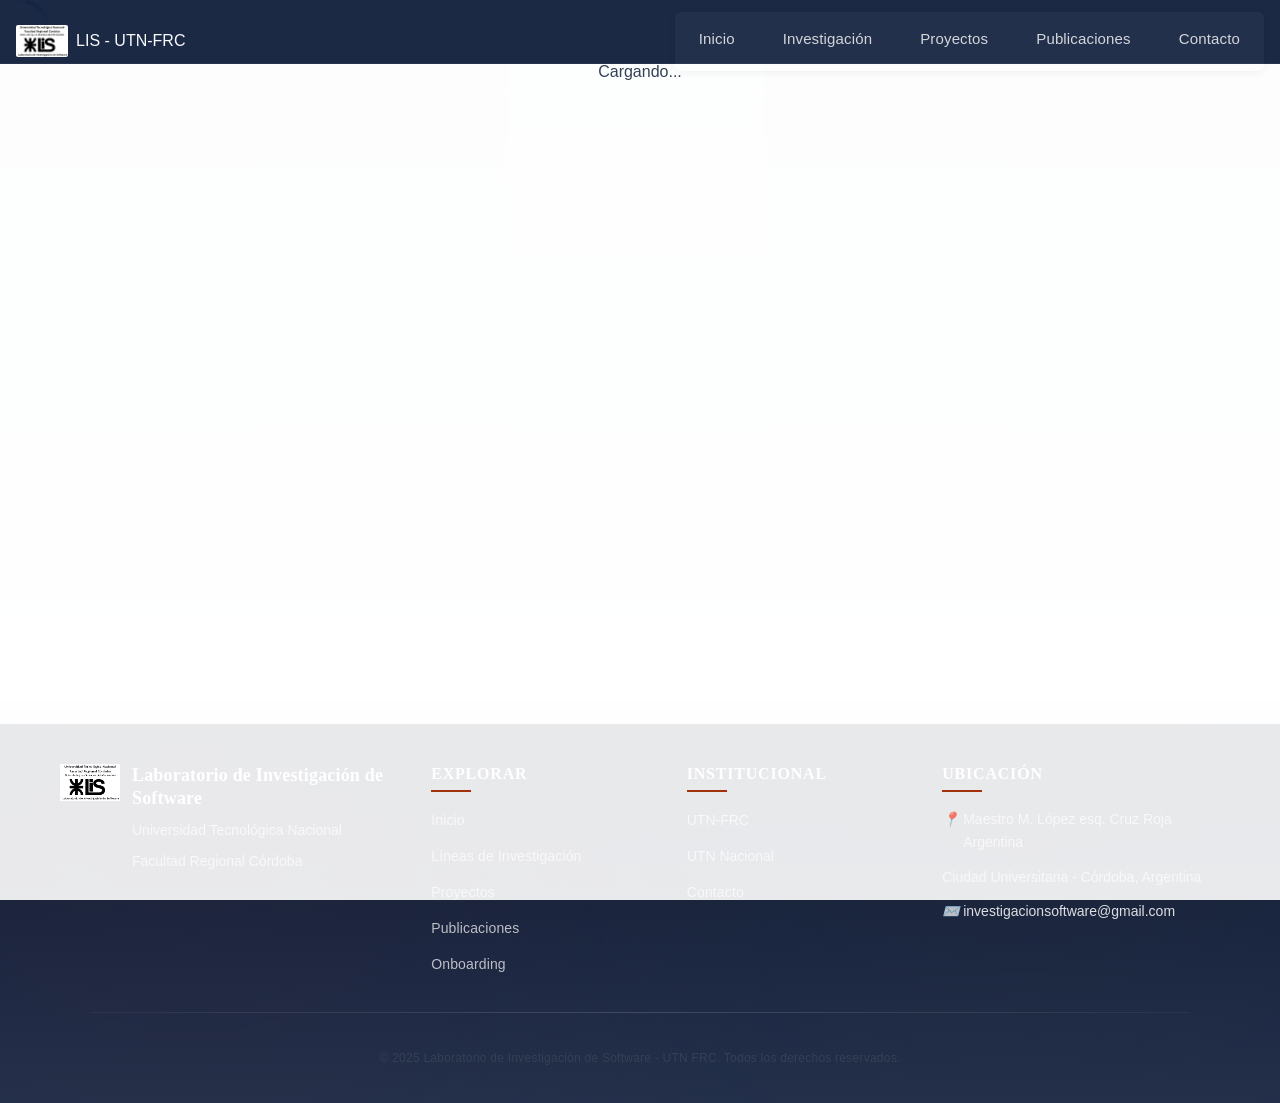
==== commit 46ecad5c: "Agrega Grupos de Investigación, guía de Onboarding pública y SEO - content/investigacion.html + rese" ====
--- a/template.html
+++ b/template.html
@@ -1,137 +1,55 @@
 <!DOCTYPE html>
 <html lang="es">
 <head>
-  <meta charset="utf-8">
-  <meta name="viewport" content="width=device-width, initial-scale=1">
-  <title id="page-title">LIS - UTN-FRC – Laboratorio de Investigación de Software</title>
-
-  <!-- Basic SEO -->
-  <meta name="description" content="Sitio del Laboratorio de Investigación de Software (LIS) de la UTN-FRC. Investigación aplicada, proyectos y publicaciones.">
-  <meta name="keywords" content="investigación, software, UTN, FRC, proyectos, publicaciones">
-  <meta name="theme-color" content="#0b2b50">
-
-  <!-- Content Security Policy to mitigate XSS -->
-  <meta http-equiv="Content-Security-Policy" content="default-src 'self'; script-src 'self'; style-src 'self' 'unsafe-inline'; img-src 'self' data: https:; font-src 'self' https:; connect-src 'self' https:;">
-
-  <!-- CSS -->
-  <link rel="stylesheet" href="./css/base.css">
-  <link rel="stylesheet" href="./css/layout.css">
-  <link rel="stylesheet" href="./css/components.css">
-  <link rel="stylesheet" href="./css/pages.css">
-  <link rel="stylesheet" href="./css/investigacion.css">
-  <link rel="stylesheet" href="./css/proyectos.css">
-  <link rel="stylesheet" href="./css/publicaciones.css">
-  <link rel="stylesheet" href="./css/contactos.css">
-  <link rel="stylesheet" href="./css/utilities.css">
-
-
-  <link rel="icon" href="./favicon.ico" sizes="any">
+  <meta charset="UTF-8">
+  <meta http-equiv="refresh" content="0; url=./index.html">
+  <meta name="viewport" content="width=device-width, initial-scale=1.0">
+  <meta name="robots" content="noindex">
+  <title>LIS - Redirigiendo…</title>
+  <link rel="icon" href="./favicon.ico" type="image/png">
+  <style>
+    body {
+      font-family: system-ui, -apple-system, BlinkMacSystemFont, 'Segoe UI', Roboto, Arial, sans-serif;
+      margin:0;
+      display:grid;
+      place-items:center;
+      min-height:100vh;
+    }
+    main { text-align:center; padding:2rem; }
+    .btn {
+      display:inline-block;
+      margin-top:1rem;
+      padding:0.5rem 1rem;
+      border:2px solid #0A2540;
+      border-radius:8px;
+      color:#0A2540;
+      text-decoration:none;
+    }
+    .sr-only {
+      position:absolute;
+      left:-9999px;
+      width:1px;
+      height:1px;
+      overflow:hidden;
+    }
+  </style>
+  <script>
+    // Fallback en caso de que el meta refresh no funcione
+    setTimeout(() => {
+      if (location.pathname.indexOf('index.html') === -1) {
+        window.location.replace('./index.html');
+      }
+    }, 500);
+  </script>
 </head>
 <body>
+  <main>
+    <p>Redirigiendo al sitio…</p>
+    <p class="sr-only">Será redirigido automáticamente en un instante.</p>
+    <p><a class="btn" href="./index.html">Ir ahora</a></p>
     <noscript>
-        <div style="padding:1rem;margin:0;background:#fffbdd;border-bottom:1px solid #f2e085;text-align:center">
-        Para una mejor experiencia, habilitá JavaScript. El sitio utiliza navegación SPA.
-        </div>
+      <p><strong>Nota:</strong> Su navegador no soporta JavaScript. Use el botón para continuar.</p>
     </noscript>
-
-    <!-- Header with navigation -->
-    <header class="header" role="navigation" aria-label="Menú principal">
-        <nav class="nav">
-            <a class="nav-logo" href="#home" data-page="home">
-                <img src="./img/logos/utn-logo.png" alt="Logotipo UTN" width="48" height="48">
-                <span>LIS - UTN-FRC</span>
-            </a>
-            <button class="mobile-menu-toggle" id="mobile-menu-toggle" type="button" aria-label="Mostrar u ocultar menú" aria-expanded="false" aria-controls="primary-navigation">
-                <span></span>
-                <span></span>
-                <span></span>
-            </button>
-            <div class="nav-menu-wrapper" id="primary-navigation">
-                <ul class="nav-menu" aria-hidden="false">
-                    <li><a href="#home" class="nav-link" data-page="home">Inicio</a></li>
-                    <li><a href="#investigacion" class="nav-link" data-page="investigacion">Investigación</a></li>
-                    <li><a href="#proyectos" class="nav-link" data-page="proyectos">Proyectos</a></li>
-                    <li><a href="#publicaciones" class="nav-link" data-page="publicaciones">Publicaciones</a></li>
-                    <li><a href="#contactos" class="nav-link" data-page="contactos">Contacto</a></li>
-                </ul>
-            </div>
-        </nav>
-    </header>
-
-    <!-- Main content area -->
-    <main id="main-content">
-        <!-- Content will be loaded dynamically here -->
-        <div id="content-container">
-            <!-- Loading indicator -->
-            <div id="loading" class="loading">
-                <div class="loading-spinner"></div>
-                <p>Cargando...</p>
-            </div>
-        </div>
-    </main>
-
-    <!-- Footer -->
-    <footer class="footer">
-        <div class="container">
-            <div class="footer-content">
-                <div class="footer-section footer-institutional">
-                    <img src="./img/logos/utn-logo.png" alt="Logo UTN" class="footer-logo" width="64" height="64">
-                    <div class="institution-info">
-                        <h3>Laboratorio de Investigación de Software</h3>
-                        <p>Universidad Tecnológica Nacional</p>
-                        <p>Facultad Regional Córdoba</p>
-                    </div>
-                </div>
-
-                <div class="footer-section">
-                    <h4 class="footer-heading">Explorar</h4>
-                    <ul class="footer-links">
-                        <li><a href="#home" class="nav-link" data-page="home">Inicio</a></li>
-                        <li><a href="#investigacion" class="nav-link" data-page="investigacion">Líneas de Investigación</a></li>
-                        <li><a href="#proyectos" class="nav-link" data-page="proyectos">Proyectos</a></li>
-                        <li><a href="#publicaciones" class="nav-link" data-page="publicaciones">Publicaciones</a></li>
-                    </ul>
-                </div>
-
-                <div class="footer-section">
-                    <h4 class="footer-heading">Institucional</h4>
-                    <ul class="footer-links">
-                        <li><a href="https://www.frc.utn.edu.ar" target="_blank" rel="noopener noreferrer">UTN-FRC</a></li>
-                        <li><a href="https://www.utn.edu.ar" target="_blank" rel="noopener noreferrer">UTN Nacional</a></li>
-                        <li><a href="#contactos" class="nav-link" data-page="contactos">Contacto</a></li>
-                    </ul>
-                </div>
-
-                <div class="footer-section footer-contact">
-                    <h4 class="footer-heading">Ubicación</h4>
-                    <address>
-                        <p><i class="location-icon"></i> Maestro M. López esq. Cruz Roja Argentina</p>
-                        <p>Ciudad Universitaria - Córdoba, Argentina</p>
-                        <p><i class="email-icon"></i> <a href="mailto:investigacionsoftware@gmail.com">investigacionsoftware@gmail.com</a></p>
-                    </address>
-                </div>
-            </div>
-
-            <div class="footer-separator"></div>
-
-            <div class="footer-bottom">
-                <p>&copy; 2025 Laboratorio de Investigación de Software - UTN FRC. Todos los derechos reservados.</p>
-            </div>
-        </div>
-    </footer>
-
-  <!-- Scripts (con defer para no bloquear el render) -->
-
-  <script src="./js/main.js" defer></script>
-  <script src="./js/router.js" defer></script>
-
-  <!-- Components / light initialization -->
-  <script src="./js/components/lazy-load.js" defer></script>
-  <script src="./js/components/init.js" defer></script>
-
-  <!-- Page modules (used by the router) -->
-  <script src="./js/modules/home-module.js" defer></script>
-  <script src="./js/modules/publications-module.js" defer></script>
-  <script src="./js/modules/research-module.js" defer></script>
+  </main>
 </body>
 </html>
